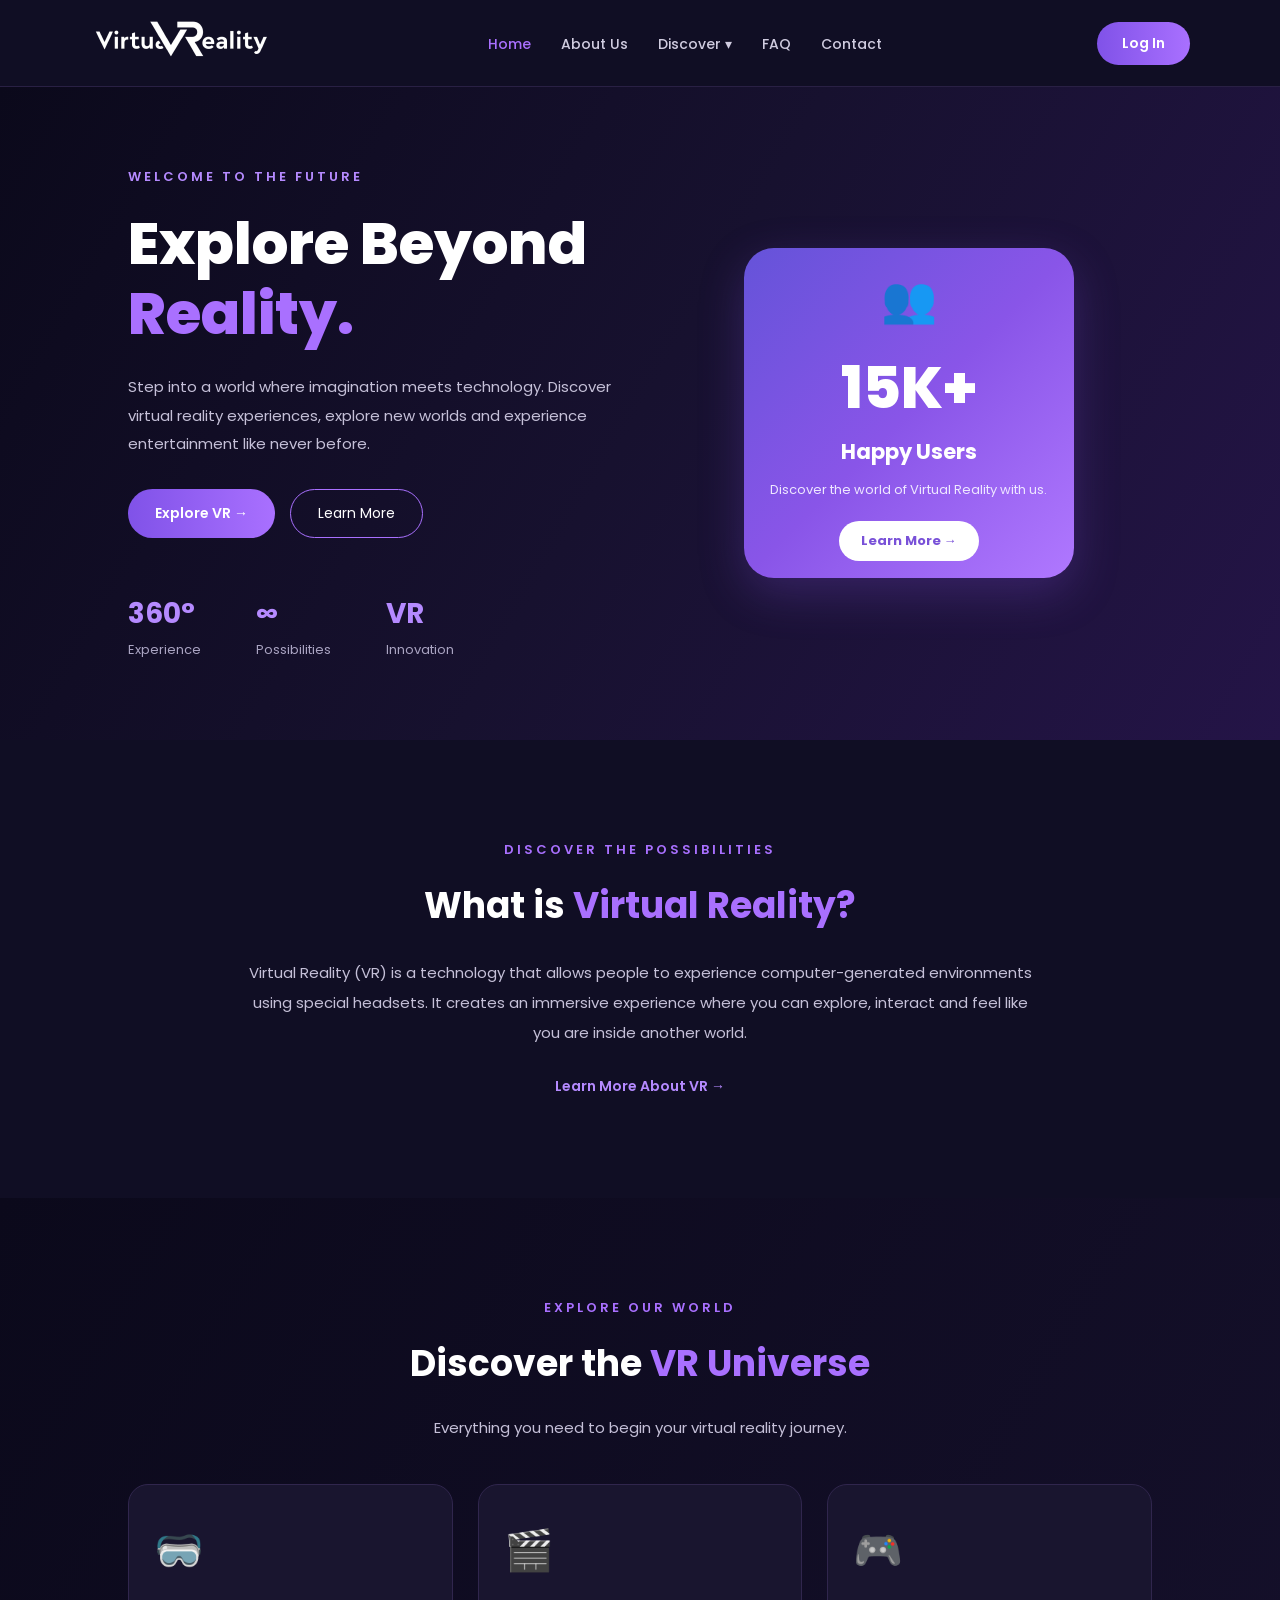
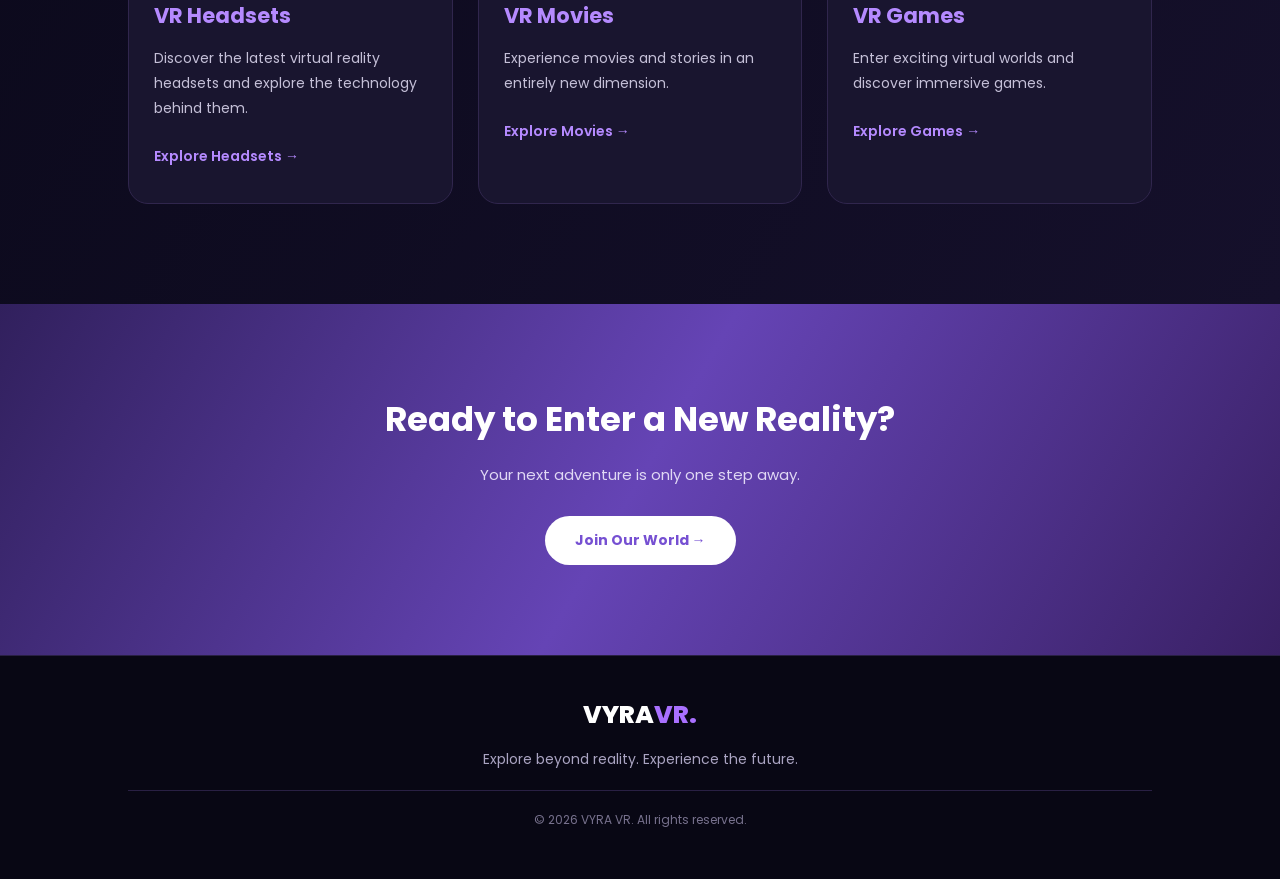
==== index.html @ 1091631a "Added about us page, edited the logo, and re-organized the css media queries" ====
<!DOCTYPE html>
<html lang="en">

<head>
    <meta charset="UTF-8">
    <meta name="viewport" content="width=device-width, initial-scale=1.0">

    <title>VYRA VR | Explore Beyond Reality</title>

    <link rel="stylesheet" href="style.css">

    <link href="https://fonts.googleapis.com/css2?family=Poppins:wght@300;400;500;600;700;800&display=swap"
        rel="stylesheet">
</head>

<body>

    <!-- HEADER AND NAVIGATION -->
    <header>

        <nav class="navbar">

            <a href="index.html" class="logo"><img src="/img/Logo2.png" alt="logo"></a>

            <ul class="nav-links">

                <li><a href="index.html" class="active">Home</a></li>

                <li><a href="about.html">About Us</a></li>

                <li class="dropdown">
                    <a href="#">Discover ▾</a>

                    <ul class="dropdown-menu">
                        <li><a href="headsets.html">VR Headsets</a></li>
                        <li><a href="movies.html">VR Movies</a></li>
                        <li><a href="games.html">VR Games</a></li>
                    </ul>
                </li>

                <li><a href="faq.html">FAQ</a></li>

                <li><a href="contact.html">Contact</a></li>

            </ul>

            <a href="login.html" class="login-btn">Log In</a>

            <button class="menu-icon" id="menuButton">☰</button>

        </nav>

    </header>


    <!-- MAIN CONTENT -->
    <main>

        <!-- HERO SECTION -->
        <section class="hero">

            <div class="hero-content">

                <p class="small-title">WELCOME TO THE FUTURE</p>

                <h1>
                    Explore Beyond
                    <span>Reality.</span>
                </h1>

                <p class="description">
                    Step into a world where imagination meets technology.
                    Discover virtual reality experiences, explore new worlds
                    and experience entertainment like never before.
                </p>

                <div class="hero-buttons">

                    <a href="#discover" class="primary-btn">
                        Explore VR →
                    </a>

                    <a href="#about" class="secondary-btn">
                        Learn More
                    </a>

                </div>

                <div class="hero-stats">

                    <article>
                        <h3>360°</h3>
                        <p>Experience</p>
                    </article>

                    <article>
                        <h3>∞</h3>
                        <p>Possibilities</p>
                    </article>

                    <article>
                        <h3>VR</h3>
                        <p>Innovation</p>
                    </article>

                </div>

            </div>
            </div>

            <!-- Right Side - Users Card -->
            <div class="hero-right">
                <a href="about.html" class="users-card">
                    <div class="users-icon">👥</div>
                    <h2>15K+</h2>
                    <h3>Happy Users</h3>
                    <p>Discover the world of Virtual Reality with us.</p>
                    <span>Learn More →</span>
                </a>
            </div>

        </section>


        <!-- ABOUT VIRTUAL REALITY -->
        <section class="about-section" id="about">

            <p class="section-label">DISCOVER THE POSSIBILITIES</p>

            <h2>What is <span>Virtual Reality?</span></h2>

            <p class="about-text">
                Virtual Reality (VR) is a technology that allows people
                to experience computer-generated environments using
                special headsets. It creates an immersive experience
                where you can explore, interact and feel like you are
                inside another world.
            </p>

            <a href="about.html" class="text-link">
                Learn More About VR →
            </a>

        </section>


        <!-- DISCOVER SECTION -->
        <section class="discover-section" id="discover">

            <p class="section-label">EXPLORE OUR WORLD</p>

            <h2>Discover the <span>VR Universe</span></h2>

            <p class="discover-description">
                Everything you need to begin your virtual reality journey.
            </p>


            <div class="discover-cards">

                <article class="card">

                    <div class="card-icon">🥽</div>

                    <h3>VR Headsets</h3>

                    <p>
                        Discover the latest virtual reality headsets
                        and explore the technology behind them.
                    </p>

                    <a href="headsets.html">Explore Headsets →</a>

                </article>


                <article class="card">

                    <div class="card-icon">🎬</div>

                    <h3>VR Movies</h3>

                    <p>
                        Experience movies and stories in an entirely
                        new dimension.
                    </p>

                    <a href="movies.html">Explore Movies →</a>

                </article>


                <article class="card">

                    <div class="card-icon">🎮</div>

                    <h3>VR Games</h3>

                    <p>
                        Enter exciting virtual worlds and discover
                        immersive games.
                    </p>

                    <a href="games.html">Explore Games →</a>

                </article>

            </div>

        </section>


        <!-- FINAL SECTION -->
        <section class="final-section">

            <h2>Ready to Enter a New Reality?</h2>

            <p>Your next adventure is only one step away.</p>

            <a href="register.html" class="final-btn">
                Join Our World →
            </a>

        </section>

    </main>


    <!-- FOOTER -->
    <footer>

        <a href="index.html" class="logo">VYRA<span>VR.</span></a>

        <p>Explore beyond reality. Experience the future.</p>

        <p class="copyright">
            © 2026 VYRA VR. All rights reserved.
        </p>

    </footer>


    <script src="script.js"></script>

</body>

</html>
---- style.css ----
/* 
   1. GENERAL SETTINGS
 */

* {
    margin: 0;
    padding: 0;
    box-sizing: border-box;
}


body {
    font-family: 'Poppins', sans-serif;
    background-color: #0b091b;
    color: white;
}

/*

   2. HEADER AND NAVIGATION */

header {
    width: 100%;
    background-color: #100e24;
    padding: 20px 7%;
    border-bottom: 1px solid #292044;
}

.navbar {
    display: flex;
    justify-content: space-between;
    align-items: center;
}

/* Logo */

.logo img {
    width: 183px;
    height: auto;
}

/* Navigation Links */

.nav-links {
    display: flex;
    align-items: center;
    gap: 30px;
    list-style: none;
}

.nav-links a {
    color: #d0cce0;
    text-decoration: none;
    font-size: 14px;
    font-weight: 500;
    transition: 0.3s;
}

.nav-links a:hover,
.nav-links a.active {
    color: #a970ff;
}

/* Discover Dropdown */

.dropdown {
    position: relative;
}

.dropdown-menu {
    display: none;
    position: absolute;
    top: 100%;
    left: 0;
    background-color: #1b1734;
    min-width: 180px;
    list-style: none;
    border-radius: 12px;
    padding: 10px;
    border: 1px solid #393052;
}

.dropdown-menu li a {
    display: block;
    padding: 12px;
}

.dropdown-menu li a:hover {
    background-color: #30244d;
    border-radius: 8px;
}

.dropdown:hover .dropdown-menu {
    display: block;
}

/* Login Button */

.login-btn {
    background: linear-gradient(90deg, #8052e8, #a970ff);
    color: white;
    text-decoration: none;
    padding: 11px 25px;
    border-radius: 25px;
    font-size: 14px;
    font-weight: 600;
    transition: 0.3s;
}

.login-btn:hover {
    transform: translateY(-3px);
    box-shadow: 0 5px 20px rgba(169, 112, 255, 0.3);
}

/* Mobile Menu Icon */

.menu-icon {
    display: none;
    background: none;
    border: none;
    color: white;
    font-size: 28px;
    cursor: pointer;
}


/* HOME PAGE */


/* 
   3. HERO SECTION
*/

.hero {
    min-height: 620px;
    display: flex;
    justify-content: space-between;
    align-items: center;
    gap: 50px;
    padding: 80px 10%;
    background: linear-gradient(
        120deg,
        #0b091b,
        #17112f,
        #241447
    );
}

/* Hero Text */

.hero-content {
    flex: 1;
}

.small-title {
    color: #b58aff;
    font-size: 13px;
    font-weight: 600;
    letter-spacing: 3px;
    margin-bottom: 22px;
}

.hero h1 {
    font-size: 58px;
    font-weight: 800;
    line-height: 1.2;
    margin-bottom: 25px;
}

.hero h1 span {
    color: #a970ff;
}

.description {
    color: #c5c0d8;
    font-size: 15px;
    line-height: 1.9;
    max-width: 550px;
    margin-bottom: 30px;
}


/*
   4. HERO BUTTONS
 */

.hero-buttons {
    display: flex;
    align-items: center;
    gap: 15px;
    flex-wrap: wrap;
}

.primary-btn {
    display: inline-block;
    background: linear-gradient(90deg, #8052e8, #a970ff);
    color: white;
    text-decoration: none;
    padding: 14px 27px;
    border-radius: 30px;
    font-size: 14px;
    font-weight: 600;
    transition: 0.3s;
}

.primary-btn:hover {
    transform: translateY(-4px);
    box-shadow: 0 8px 20px rgba(169, 112, 255, 0.3);
}

.secondary-btn {
    display: inline-block;
    border: 1px solid #a970ff;
    color: white;
    text-decoration: none;
    padding: 13px 27px;
    border-radius: 30px;
    font-size: 14px;
    transition: 0.3s;
}

.secondary-btn:hover {
    background-color: #a970ff;
}


/*
   5. HERO STATISTICS
 */

.hero-stats {
    display: flex;
    gap: 55px;
    margin-top: 55px;
}

.hero-stats article h3 {
    color: #b58aff;
    font-size: 28px;
    margin-bottom: 5px;
}

.hero-stats article p {
    color: #aaa4c2;
    font-size: 13px;
}


/*
   6. 15K USERS CARD
 */

.hero-right {
    flex: 1;
    display: flex;
    justify-content: center;
    align-items: center;
}

.users-card {
    width: 330px;
    height: 330px;
    background: linear-gradient(
        135deg,
        #6553d9,
        #8955e8,
        #b078ff
    );
    border-radius: 30px;
    display: flex;
    flex-direction: column;
    justify-content: center;
    align-items: center;
    text-align: center;
    text-decoration: none;
    color: white;
    padding: 25px;
    box-shadow: 0 15px 45px rgba(137, 85, 232, 0.25);
    transition: 0.4s;
}

.users-card:hover {
    transform: translateY(-10px) scale(1.03);
    box-shadow: 0 20px 50px rgba(137, 85, 232, 0.4);
}

.users-icon {
    font-size: 45px;
    margin-bottom: 10px;
}

.users-card h2 {
    font-size: 58px;
    font-weight: 800;
    margin-bottom: 5px;
}

.users-card h3 {
    font-size: 21px;
    margin-bottom: 12px;
}

.users-card p {
    color: #eee7ff;
    font-size: 13px;
    line-height: 1.7;
    margin-bottom: 20px;
}

.users-card span {
    background-color: white;
    color: #7951d8;
    padding: 10px 22px;
    border-radius: 25px;
    font-size: 13px;
    font-weight: 700;
}


/* 
   7. ABOUT VIRTUAL REALITY SECTION
*/

.about-section {
    padding: 100px 10%;
    text-align: center;
    background-color: #100e24;
}

.section-label {
    color: #a970ff;
    font-size: 13px;
    font-weight: 600;
    letter-spacing: 3px;
    margin-bottom: 18px;
}

.about-section h2,
.discover-section h2 {
    font-size: 36px;
    font-weight: 700;
    margin-bottom: 25px;
}

.about-section h2 span,
.discover-section h2 span {
    color: #a970ff;
}

.about-text {
    max-width: 800px;
    margin: 0 auto 25px;
    color: #c5c0d8;
    font-size: 15px;
    line-height: 2;
}

.text-link {
    display: inline-block;
    color: #b58aff;
    text-decoration: none;
    font-weight: 600;
    font-size: 14px;
    transition: 0.3s;
}

.text-link:hover {
    color: white;
}


/* 8. DISCOVER SECTION */

.discover-section {
    padding: 100px 10%;
    text-align: center;
    background: linear-gradient(
        120deg,
        #0b091b,
        #15102b
    );
}

.discover-description {
    color: #c5c0d8;
    font-size: 15px;
    margin-bottom: 45px;
}


/* 
   9. DISCOVER CARDS
 */

.discover-cards {
    display: flex;
    justify-content: center;
    align-items: stretch;
    gap: 25px;
    flex-wrap: wrap;
}

.card {
    flex: 1;
    min-width: 220px;
    max-width: 330px;
    background-color: #19152f;
    border: 1px solid #30264d;
    border-radius: 20px;
    padding: 35px 25px;
    text-align: left;
    transition: 0.3s;
}

.card:hover {
    transform: translateY(-10px);
    border-color: #a970ff;
    box-shadow: 0 10px 30px rgba(137, 85, 232, 0.15);
}

/* Card Icons */

.card-icon {
    font-size: 40px;
    margin-bottom: 20px;
}

.card h3 {
    color: #b58aff;
    font-size: 21px;
    margin-bottom: 15px;
}

.card p {
    color: #c5c0d8;
    font-size: 14px;
    line-height: 1.8;
    margin-bottom: 22px;
}

.card a {
    color: #b58aff;
    text-decoration: none;
    font-size: 14px;
    font-weight: 600;
    transition: 0.3s;
}

.card a:hover {
    color: white;
}


/* 
   10. FINAL SECTION
 */

.final-section {
    padding: 90px 10%;
    text-align: center;
    background: linear-gradient(
        120deg,
        #31205d,
        #6544b5,
        #392064
    );
}

.final-section h2 {
    font-size: 34px;
    margin-bottom: 18px;
}

.final-section p {
    color: #e0d8f4;
    font-size: 15px;
    margin-bottom: 30px;
}

.final-btn {
    display: inline-block;
    background-color: white;
    color: #7650d2;
    text-decoration: none;
    padding: 14px 30px;
    border-radius: 30px;
    font-weight: 700;
    font-size: 14px;
    transition: 0.3s;
}

.final-btn:hover {
    transform: translateY(-4px);
    box-shadow: 0 8px 20px rgba(0, 0, 0, 0.2);
}


/* About Us Page */

.section-heading {
    text-align: center;
    max-width: 650px;
    margin: 0 auto 55px;
}

.section-heading h2 {
    font-size: 38px;
    font-weight: 700;
    color: white;
    margin-bottom: 15px;
}

.section-heading h2 span {
    color: #a970ff;
}

.section-heading > p:last-child {
    color: #aaa7ba;
    font-size: 15px;
    line-height: 1.8;
}


/* ABOUT HERO */

.about-hero {
    min-height: 650px;
    padding: 100px 9%;
    display: flex;
    align-items: center;
    justify-content: space-between;
    gap: 70px;
}

.about-hero-content {
    flex: 1;
    max-width: 550px;
}

.about-hero-content h1 {
    color: white;
    font-size: 55px;
    line-height: 1.2;
    margin-bottom: 25px;
}

.about-hero-content h1 span {
    color: #a970ff;
    display: block;
}

.about-hero-content > p:not(.section-label) {
    color: #aaa7ba;
    font-size: 16px;
    line-height: 1.9;
    margin-bottom: 35px;
}

.about-btn {
    display: inline-block;
    padding: 14px 27px;
    background: linear-gradient(110deg, #7655f5, #9c63ff);
    color: white;
    text-decoration: none;
    font-size: 14px;
    font-weight: 600;
    border-radius: 7px;
    transition: 0.3s;
}

.about-btn:hover {
    transform: translateY(-4px);
    box-shadow: 0 8px 25px rgba(133, 94, 255, 0.3);
}

.about-hero-image {
    flex: 1;
    max-width: 550px;
    height: 400px;
    position: relative;
}

.about-hero-image::before {
    content: "";
    position: absolute;
    inset: -12px;
    border: 1px solid rgba(169, 112, 255, 0.4);
    border-radius: 18px;
}

.about-hero-image img {
    width: 100%;
    height: 100%;
    object-fit: cover;
    border-radius: 15px;
    position: relative;
}


/* MISSION AND VISION */

.mission-section {
    padding: 100px 9%;
    background: #11101c;
}

.mission-cards {
    display: flex;
    justify-content: center;
    gap: 30px;
    max-width: 1100px;
    margin: auto;
}

.mission-card {
    background: #191827;
    border: 1px solid #29263d;
    border-radius: 14px;
    padding: 40px;
    transition: 0.3s;
    flex: 1;
}

.mission-card:hover {
    transform: translateY(-7px);
    border-color: #8063ef;
}

.mission-icon {
    font-size: 35px;
    margin-bottom: 20px;
}

.mission-card h3 {
    color: white;
    font-size: 23px;
    margin-bottom: 15px;
}

.mission-card p {
    color: #aaa7ba;
    font-size: 14px;
    line-height: 1.9;
}


/* WHAT WE OFFER */

.offer-section {
    padding: 110px 9%;
}

.offer-cards {
    display: flex;
    justify-content: center;
    flex-wrap: wrap;
    gap: 25px;
    max-width: 1200px;
    margin: auto;
}

.offer-card {
    background: #151421;
    border: 1px solid #29263d;
    border-radius: 13px;
    overflow: hidden;
    transition: 0.3s;
    width: 30%;
}

.offer-card:hover {
    transform: translateY(-8px);
    border-color: #8063ef;
}

.offer-image {
    height: 220px;
    overflow: hidden;
}

.offer-image img {
    width: 100%;
    height: 100%;
    object-fit: cover;
    transition: 0.4s;
}

.offer-card:hover .offer-image img {
    transform: scale(1.06);
}

.offer-content {
    padding: 25px;
}

.offer-number {
    color: #a970ff;
    font-size: 11px;
    font-weight: 600;
    letter-spacing: 1.5px;
    margin-bottom: 12px;
}

.offer-content h3 {
    color: white;
    font-size: 21px;
    margin-bottom: 12px;
}

.offer-content > p:not(.offer-number) {
    color: #aaa7ba;
    font-size: 13px;
    line-height: 1.8;
    min-height: 95px;
    margin-bottom: 20px;
}

.offer-content a {
    color: #a970ff;
    text-decoration: none;
    font-size: 13px;
    font-weight: 600;
    transition: 0.3s;
}

.offer-content a:hover {
    color: white;
}


/* WHY CHOOSE VYRA */

.why-section {
    padding: 100px 9%;
    background: #11101c;
}

.why-grid {
    display: flex;
    flex-wrap: wrap;
    justify-content: center;
    gap: 20px;
    max-width: 1200px;
    margin: auto;
}

.why-card {
    background: #191827;
    border: 1px solid #29263d;
    border-radius: 12px;
    padding: 30px 22px;
    transition: 0.3s;
    width: 23%;
}

.why-card:hover {
    border-color: #8063ef;
    transform: translateY(-6px);
}

.why-icon {
    width: 55px;
    height: 55px;
    display: flex;
    align-items: center;
    justify-content: center;
    background: rgba(169, 112, 255, 0.12);
    border-radius: 12px;
    font-size: 25px;
    margin-bottom: 22px;
}

.why-card h3 {
    color: white;
    font-size: 17px;
    margin-bottom: 12px;
}

.why-card p {
    color: #aaa7ba;
    font-size: 13px;
    line-height: 1.8;
}


/* OUR TEAM */

.team-section {
    padding: 110px 9% 50px;
}

.team-cards {
    display: flex;
    flex-wrap: wrap;
    justify-content: center;
    gap: 25px;
    max-width: 1200px;
    margin: auto;
}

.team-card {
    background: #151421;
    border: 1px solid #29263d;
    border-radius: 13px;
    overflow: hidden;
    transition: 0.3s;
    width: 23%;
}

.team-card:hover {
    transform: translateY(-7px);
    border-color: #8063ef;
}

.team-image {
    height: 280px;
    overflow: hidden;
}

.team-image img {
    width: 100%;
    height: 100%;
    object-fit: cover;
    transition: 0.4s;
}

.team-card:hover .team-image img {
    transform: scale(1.05);
}

.team-info {
    padding: 20px;
    text-align: center;
}

.team-info h3 {
    color: white;
    font-size: 17px;
    margin-bottom: 7px;
}

.team-info p {
    color: #a970ff;
    font-size: 12px;
}


/* JOIN OUR TEAM */

.join-team {
    max-width: 1200px;
    margin: 0 auto 75px;
    padding: 35px 40px;

    display: flex;
    align-items: center;
    justify-content: space-between;
    gap: 30px;

    background: #191827;
    border: 1px solid #30264f;
    border-radius: 13px;
}

.join-team-content h3 {
    color: white;
    font-size: 22px;
    margin-bottom: 10px;
}

.join-team-content p {
    color: #aaa7ba;
    font-size: 13px;
    line-height: 1.8;
    max-width: 600px;
}

.join-team-btn {
    flex-shrink: 0;
    padding: 13px 24px;

    background: linear-gradient(110deg, #7655f5, #9c63ff);
    color: white;

    text-decoration: none;
    font-size: 13px;
    font-weight: 600;
    border-radius: 7px;

    transition: 0.3s;
}

.join-team-btn:hover {
    transform: translateY(-3px);
    box-shadow: 0 8px 20px rgba(133, 94, 255, 0.3);
}


/* FINAL CTA */

.about-final {
    margin: 75px 9% 100px;
    padding: 85px 30px;
    text-align: center;
    border-radius: 18px;
    background:
        radial-gradient(
            circle at 50% 100%,
            rgba(115, 77, 255, 0.25),
            transparent 60%
        ),
        linear-gradient(135deg, #19152e, #11101c);
    border: 1px solid #30264f;
}

.about-final h2 {
    color: white;
    font-size: 43px;
    margin-bottom: 18px;
}

.about-final h2 span {
    color: #a970ff;
    display: block;
}

.about-final > p:not(.section-label) {
    color: #aaa7ba;
    font-size: 14px;
    margin-bottom: 30px;
    line-height: 1.8;
}


/* FOOTER */

footer {
    background-color: #080714;
    padding: 40px 10%;
    text-align: center;
    border-top: 1px solid #292044;
}

footer .logo {
    display: inline-block;
    margin-bottom: 15px;
    color: white;
    font-size: 25px;
    font-weight: 800;
    text-decoration: none;
}

footer .logo span {
    color: #a970ff;
}

footer p {
    color: #aaa4c2;
    font-size: 14px;
    margin-bottom: 10px;
}

footer .copyright {
    font-size: 12px;
    margin-top: 20px;
    padding-top: 20px;
    border-top: 1px solid #292044;
    color: #77718d;
}




/* MEDIA QUERIES */

@media (max-width: 1024px) {
     /* HOME PAGE */
    .hero {
        padding: 70px 6%;
        gap: 30px;
    }

    .hero h1 {
        font-size: 45px;
    }

    .users-card {
        width: 280px;
        height: 280px;
    }

    .hero-stats {
        gap: 30px;
    }

    .nav-links {
        gap: 18px;
    }

    /* ABOUT US PAGE */
     .about-hero {
        padding: 80px 6%;
        gap: 40px;
    }

    .about-hero-image {
        height: 330px;
    }

    .why-card {
        width: 45%;
    }

    .team-card {
        width: 45%;
    }

    .offer-card {
        width: 45%;
    }

    .offer-card:last-child {
        width: 100%;
        max-width: 550px;
    }
}

@media (max-width: 768px) {
    /* HOME PAGE */
     header {
        padding: 18px 6%;
    }

    .navbar {
        flex-wrap: wrap;
    }

    .menu-icon {
        display: block;
    }

    .nav-links {
        display: none;
        flex-direction: column;
        align-items: flex-start;
        width: 100%;
        gap: 20px;
        padding: 25px 0;
    }

    .nav-links.active {
        display: flex;
    }

    .login-btn {
        margin-left: auto;
        margin-right: 15px;
    }

    .dropdown-menu {
        position: static;
        margin-top: 10px;
        box-shadow: none;
    }

    .dropdown:hover .dropdown-menu {
        display: block;
    }

    .hero {
        flex-direction: column;
        text-align: center;
        padding: 65px 7%;
    }

    .about-hero-content h1 {
        font-size: 45px;
    }

    .hero-content {
        width: 100%;
    }

    .hero h1 {
        font-size: 39px;
    }

    .description {
        font-size: 14px;
    }

    .hero-buttons {
        justify-content: center;
    }

    .hero-stats {
        justify-content: center;
        gap: 35px;
    }

    .hero-right {
        width: 100%;
        margin-top: 30px;
    }

    .users-card {
        width: 280px;
        height: 280px;
    }

    .about-section,
    .discover-section {
        padding: 70px 7%;
    }

    .about-section h2,
    .discover-section h2 {
        font-size: 29px;
    }

    .discover-cards {
        flex-direction: column;
        align-items: center;
    }

    .card {
        width: 100%;
        max-width: 400px;
    }

    .about-final h2 {
    font-size: 34px;
}

    .final-section {
        padding: 70px 7%;
    }

    .final-section h2 {
        font-size: 28px;
    }

    footer {
        padding: 35px 7%;
    }

    /* ABOUT US PAGE */
    .join-team {
        flex-direction: column;
        align-items: flex-start;
        padding: 30px;
    }

    .join-team-btn {
        align-self: flex-start;
    }

    .about-hero {
        flex-direction: column;
        padding: 70px 7%;
        gap: 50px;
    }

    .about-hero-content {
        max-width: 100%;
    }

    .about-hero-image {
        width: 100%;
        max-width: 100%;
        height: 300px;
    }

    .mission-section,
    .offer-section,
    .why-section,
    .team-section {
        padding: 75px 7%;
    }

    .mission-cards {
        flex-direction: column;
    }

    .mission-card {
        width: 100%;
    }

    .offer-cards {
        flex-direction: column;
    }

    .offer-card {
        width: 100%;
    }

    .why-card {
        width: 45%;
    }

    .team-card {
        width: 45%;
    }

    .team-image {
        height: 230px;
    }

    .about-final {
        margin: 30px 5% 70px;
        padding: 65px 20px;
    }


}

@media (max-width: 480px) {
    /* HOME PAGE */
    .hero h1 {
        font-size: 34px;
    }

    .hero-stats {
        gap: 20px;
    }

    .hero-stats article h3 {
        font-size: 23px;
    }

    .users-card {
        width: 250px;
        height: 250px;
    }

    /* ABOUT US PAGE */
     .about-hero-content h1 {
        font-size: 38px;
    }

    .about-final h2 {
    font-size: 29px;
}

    .section-heading h2 {
        font-size: 29px;
    }

    .why-card {
        width: 100%;
    }

    .team-card {
        width: 100%;
    }

    .team-image {
        height: 300px;
    }

    .mission-card {
        padding: 28px;
    }

}
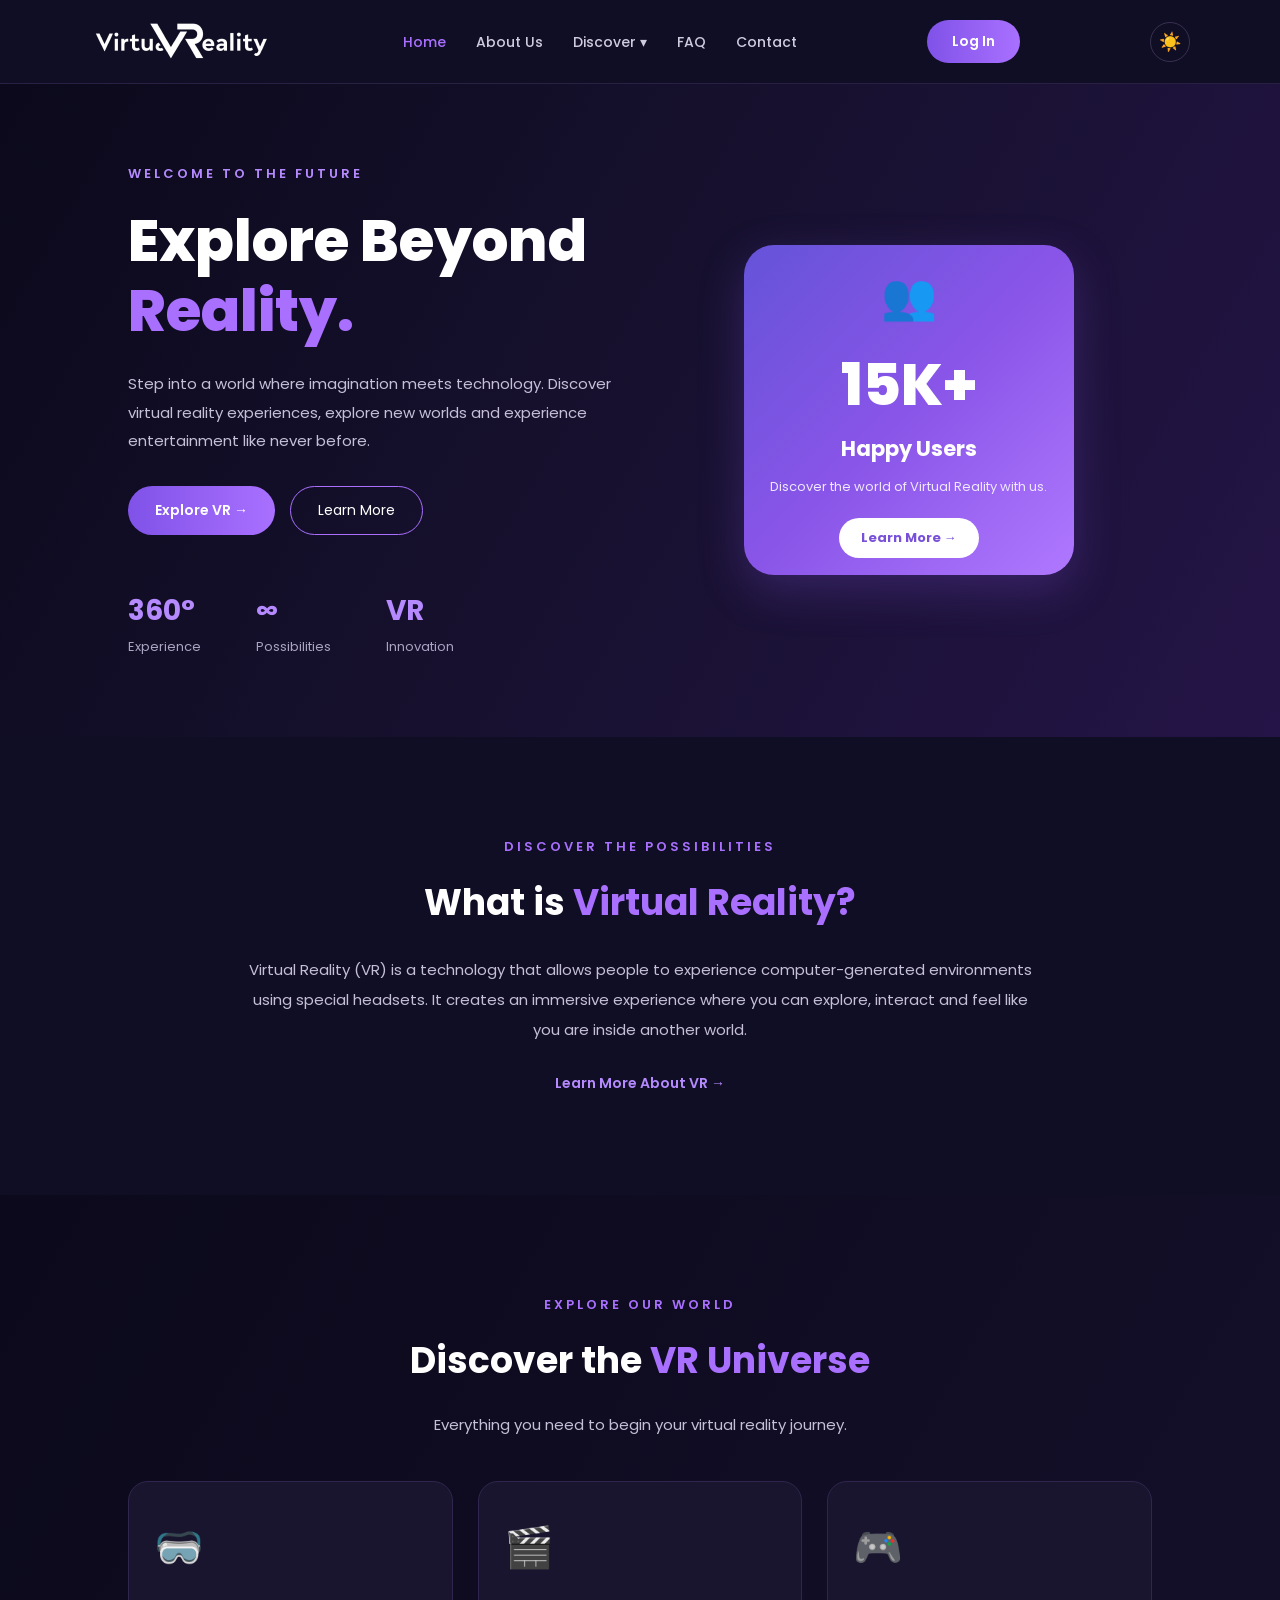
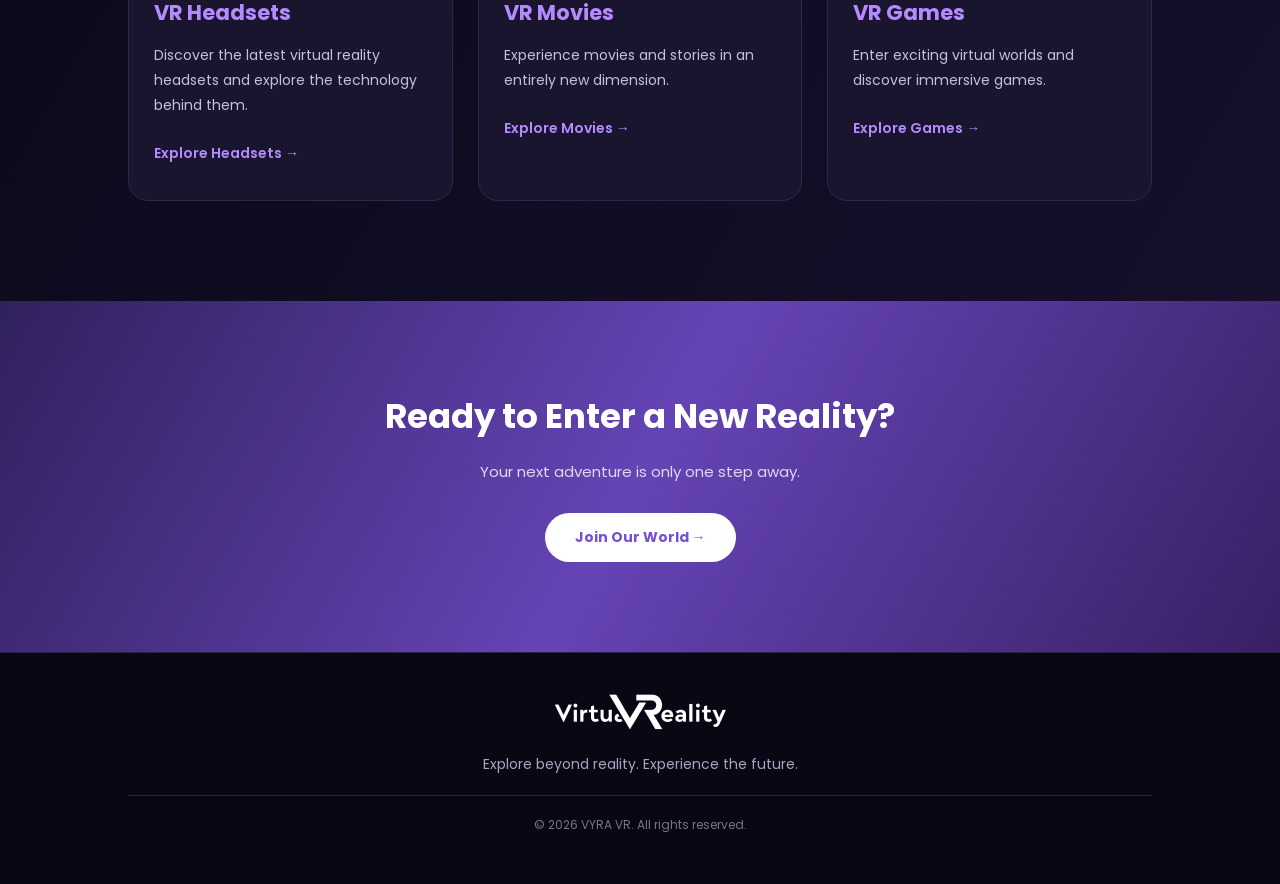
==== commit 264180fe: "added light Mode and Dark mode" ====
--- a/index.html
+++ b/index.html
@@ -20,7 +20,12 @@
 
         <nav class="navbar">
 
-            <a href="index.html" class="logo"><img src="/img/Logo2.png" alt="logo"></a>
+            <a href="index.html" class="logo">
+                <!-- Dark Mode Logo (shown by default in dark mode) -->
+                <img src="img/Logo2.png" class="dark-logo" alt="VYRA VR">
+                <!-- Light Mode Logo (hidden by default, shown in light mode) -->
+                <img src="img/Logo.png" class="light-logo" alt="VYRA VR">
+            </a>
 
             <ul class="nav-links">
 
@@ -45,6 +50,7 @@
             </ul>
 
             <a href="login.html" class="login-btn">Log In</a>
+            <button id="themeButton">☀️</button>
 
             <button class="menu-icon" id="menuButton">☰</button>
 
@@ -105,7 +111,6 @@
 
                 </div>
 
-            </div>
             </div>
 
             <!-- Right Side - Users Card -->
@@ -229,7 +234,10 @@
     <!-- FOOTER -->
     <footer>
 
-        <a href="index.html" class="logo">VYRA<span>VR.</span></a>
+       <a href="index.html" class="logo">
+    <img src="img/Logo2.png" class="dark-logo" alt="VYRA VR">
+    <img src="img/Logo.png" class="light-logo" alt="VYRA VR">
+</a>
 
         <p>Explore beyond reality. Experience the future.</p>
 
--- a/style.css
+++ b/style.css
@@ -1,5 +1,5 @@
 /* 
-   1. GENERAL SETTINGS
+1. GENERAL SETTINGS
  */
 
 * {
@@ -17,7 +17,7 @@
 
 /*
 
-   2. HEADER AND NAVIGATION */
+2. HEADER AND NAVIGATION */
 
 header {
     width: 100%;
@@ -32,11 +32,32 @@
     align-items: center;
 }
 
-/* Logo */
+/* Logo Sizing & Switching */
+
+.logo {
+    display: flex;
+    align-items: center;
+}
 
 .logo img {
     width: 183px;
     height: auto;
+}
+
+.light-logo {
+    display: none;
+}
+
+.dark-logo {
+    display: block;
+}
+
+body.light .dark-logo {
+    display: none !important;
+}
+
+body.light .light-logo {
+    display: block !important;
 }
 
 /* Navigation Links */
@@ -112,6 +133,28 @@
     box-shadow: 0 5px 20px rgba(169, 112, 255, 0.3);
 }
 
+/* Theme Button */
+
+#themeButton {
+    background: none;
+    border: 1px solid #393052;
+    border-radius: 50%;
+    width: 40px;
+    height: 40px;
+    display: flex;
+    align-items: center;
+    justify-content: center;
+    cursor: pointer;
+    font-size: 18px;
+    color: white;
+    transition: 0.3s;
+}
+
+#themeButton:hover {
+    border-color: #a970ff;
+    transform: translateY(-2px);
+}
+
 /* Mobile Menu Icon */
 
 .menu-icon {
@@ -128,7 +171,7 @@
 
 
 /* 
-   3. HERO SECTION
+3. HERO SECTION
 */
 
 .hero {
@@ -181,7 +224,7 @@
 
 
 /*
-   4. HERO BUTTONS
+4. HERO BUTTONS
  */
 
 .hero-buttons {
@@ -225,7 +268,7 @@
 
 
 /*
-   5. HERO STATISTICS
+5. HERO STATISTICS
  */
 
 .hero-stats {
@@ -247,7 +290,7 @@
 
 
 /*
-   6. 15K USERS CARD
+6. 15K USERS CARD
  */
 
 .hero-right {
@@ -318,7 +361,7 @@
 
 
 /* 
-   7. ABOUT VIRTUAL REALITY SECTION
+7. ABOUT VIRTUAL REALITY SECTION
 */
 
 .about-section {
@@ -389,7 +432,7 @@
 
 
 /* 
-   9. DISCOVER CARDS
+9. DISCOVER CARDS
  */
 
 .discover-cards {
@@ -452,7 +495,7 @@
 
 
 /* 
-   10. FINAL SECTION
+10. FINAL SECTION
  */
 
 .final-section {
@@ -601,7 +644,7 @@
 
 .mission-section {
     padding: 100px 9%;
-    background: #11101c;
+    background: #0b091b;
 }
 
 .mission-cards {
@@ -732,7 +775,7 @@
 
 .why-section {
     padding: 100px 9%;
-    background: #11101c;
+    background: #0b091b;
 }
 
 .why-grid {
@@ -968,6 +1011,68 @@
     color: #77718d;
 }
 
+/* LIGHT MODE */
+
+/* LIGHT MODE */
+
+body.light {
+    background: white !important;
+    color: #171326 !important;
+}
+
+body.light *:not(header):not(header *):not(nav):not(nav *) {
+    background-color: transparent !important;
+    background-image: none !important;
+    color: #171326 !important;
+}
+
+/* Navbar */
+body.light header {
+    background: white !important;
+    border-bottom: 1px solid #dddddd !important;
+}
+
+body.light .navbar {
+    display: flex !important;
+    justify-content: space-between !important;
+    align-items: center !important;
+}
+
+body.light .logo {
+    display: flex !important;
+    align-items: center !important;
+}
+
+body.light .logo img {
+    width: 183px !important;
+    height: auto !important;
+}
+
+body.light .login-btn {
+    background: linear-gradient(90deg, #8052e8, #a970ff) !important;
+    color: white !important;
+}
+
+body.light #themeButton {
+    border: 1px solid #dddddd !important;
+    color: #171326 !important;
+    background: transparent !important;
+}
+
+/* Cards */
+body.light .mission-card,
+body.light .offer-card,
+body.light .why-card,
+body.light .team-card,
+body.light .discover-card {
+    background: #f1eff5 !important;
+}
+
+/* Footer */
+body.light footer {
+    background: #f1eff5 !important;
+}
+
 
 
 
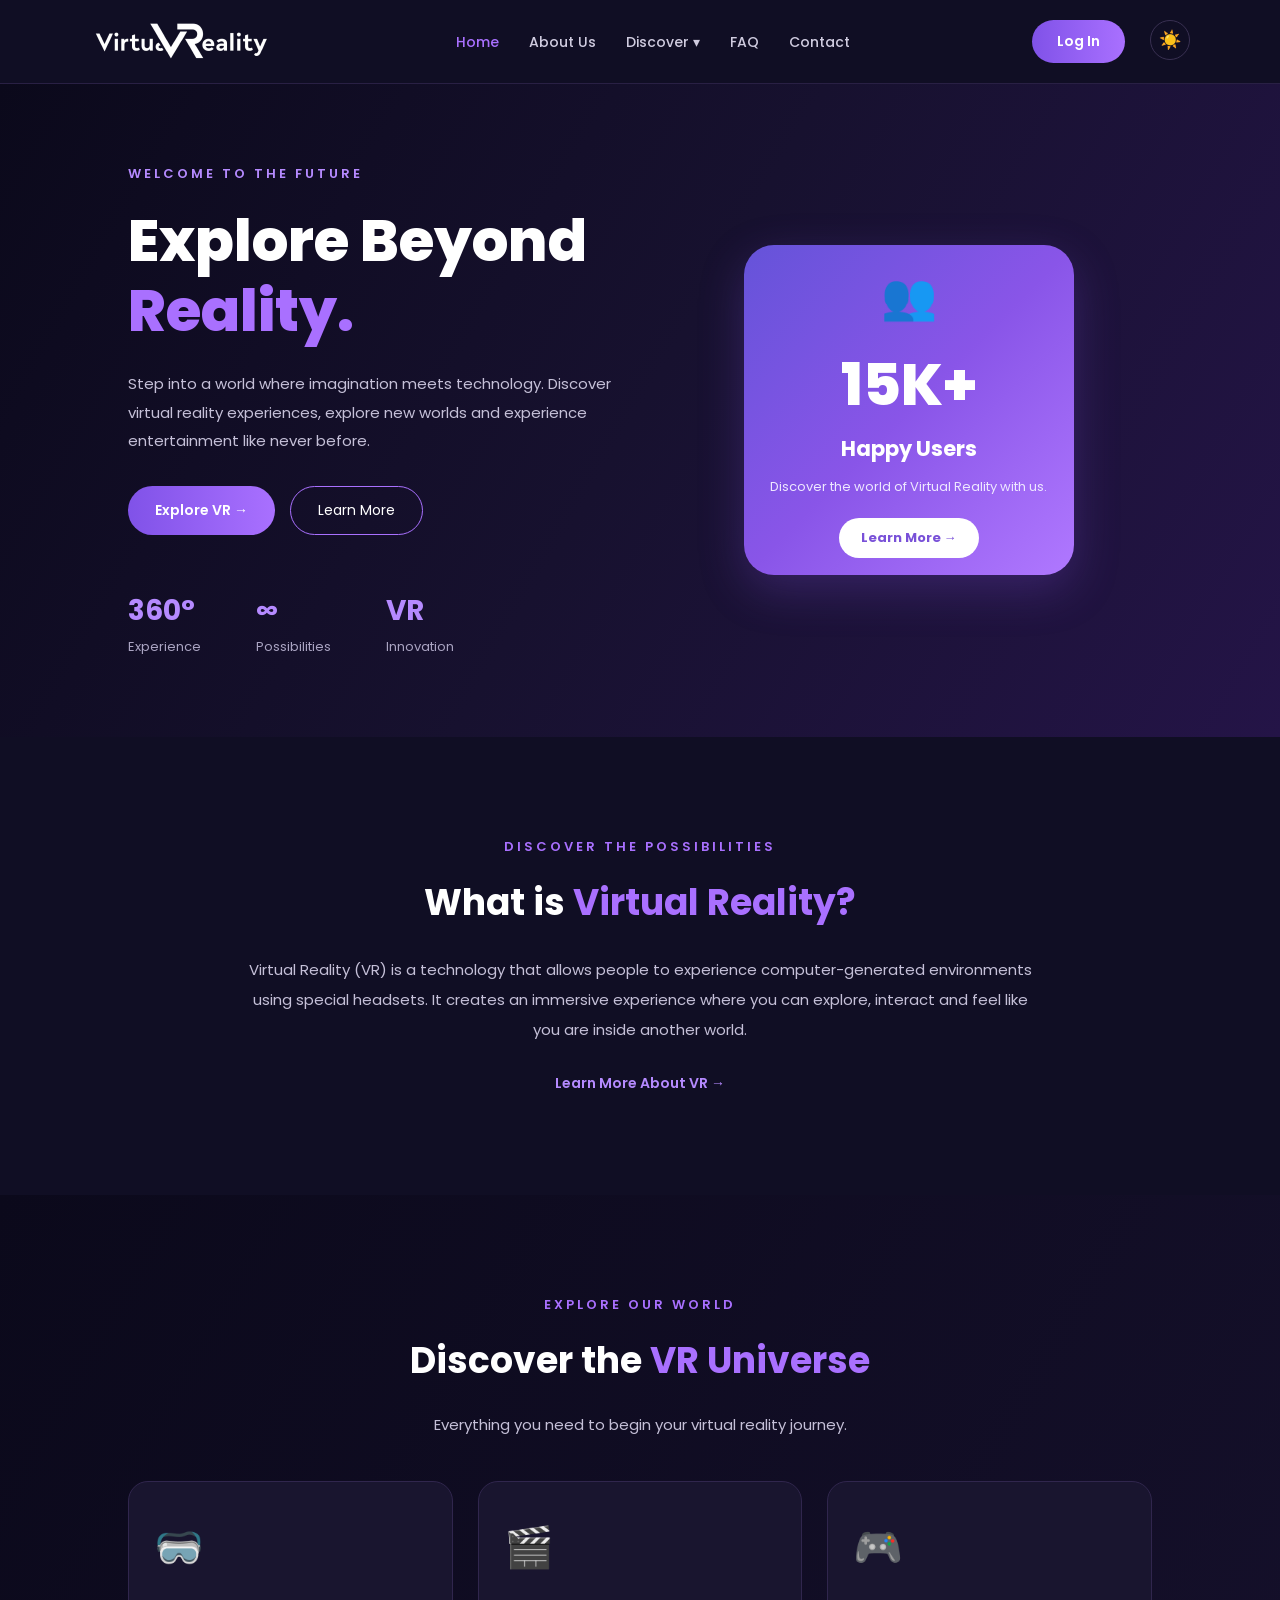
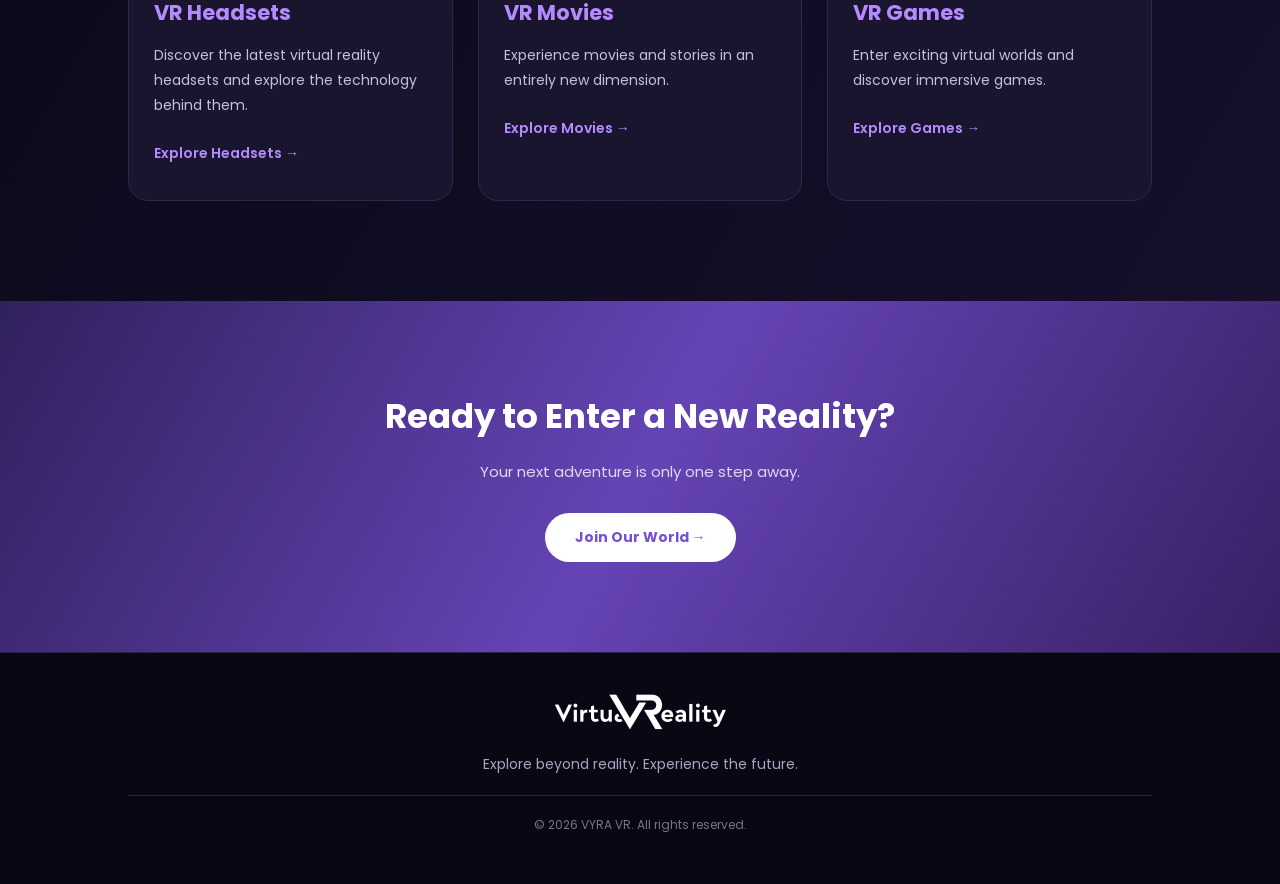
==== commit 948c8ae7: "Small fixes for logos, and minor rearrangement of nav buttons and footer logo" ====
--- a/index.html
+++ b/index.html
@@ -22,9 +22,9 @@
 
             <a href="index.html" class="logo">
                 <!-- Dark Mode Logo (shown by default in dark mode) -->
-                <img src="img/Logo2.png" class="dark-logo" alt="VYRA VR">
+                <img src="img/LogoDark.png" class="dark-logo" alt="VYRA VR">
                 <!-- Light Mode Logo (hidden by default, shown in light mode) -->
-                <img src="img/Logo.png" class="light-logo" alt="VYRA VR">
+                <img src="img/LogoLight.png" class="light-logo" alt="VYRA VR">
             </a>
 
             <ul class="nav-links">
@@ -49,8 +49,10 @@
 
             </ul>
 
-            <a href="login.html" class="login-btn">Log In</a>
-            <button id="themeButton">☀️</button>
+            <div class="nav-right">
+                <a href="login.html" class="login-btn">Log In</a>
+                <button id="themeButton">☀️</button>
+            </div>
 
             <button class="menu-icon" id="menuButton">☰</button>
 
@@ -234,10 +236,10 @@
     <!-- FOOTER -->
     <footer>
 
-       <a href="index.html" class="logo">
-    <img src="img/Logo2.png" class="dark-logo" alt="VYRA VR">
-    <img src="img/Logo.png" class="light-logo" alt="VYRA VR">
-</a>
+        <a href="index.html" class="logo">
+            <img src="img/LogoDark.png" class="dark-logo" alt="VYRA VR">
+            <img src="img/LogoLight.png" class="light-logo" alt="VYRA VR">
+        </a>
 
         <p>Explore beyond reality. Experience the future.</p>
 
--- a/style.css
+++ b/style.css
@@ -80,6 +80,11 @@
 .nav-links a:hover,
 .nav-links a.active {
     color: #a970ff;
+}
+
+.nav-right {
+    display: flex;
+    gap: 25px;
 }
 
 /* Discover Dropdown */
@@ -991,6 +996,8 @@
     font-size: 25px;
     font-weight: 800;
     text-decoration: none;
+    justify-content: center;
+
 }
 
 footer .logo span {
@@ -1010,8 +1017,6 @@
     border-top: 1px solid #292044;
     color: #77718d;
 }
-
-/* LIGHT MODE */
 
 /* LIGHT MODE */
 
@@ -1074,8 +1079,6 @@
 }
 
 
-
-
 /* MEDIA QUERIES */
 
 @media (max-width: 1024px) {
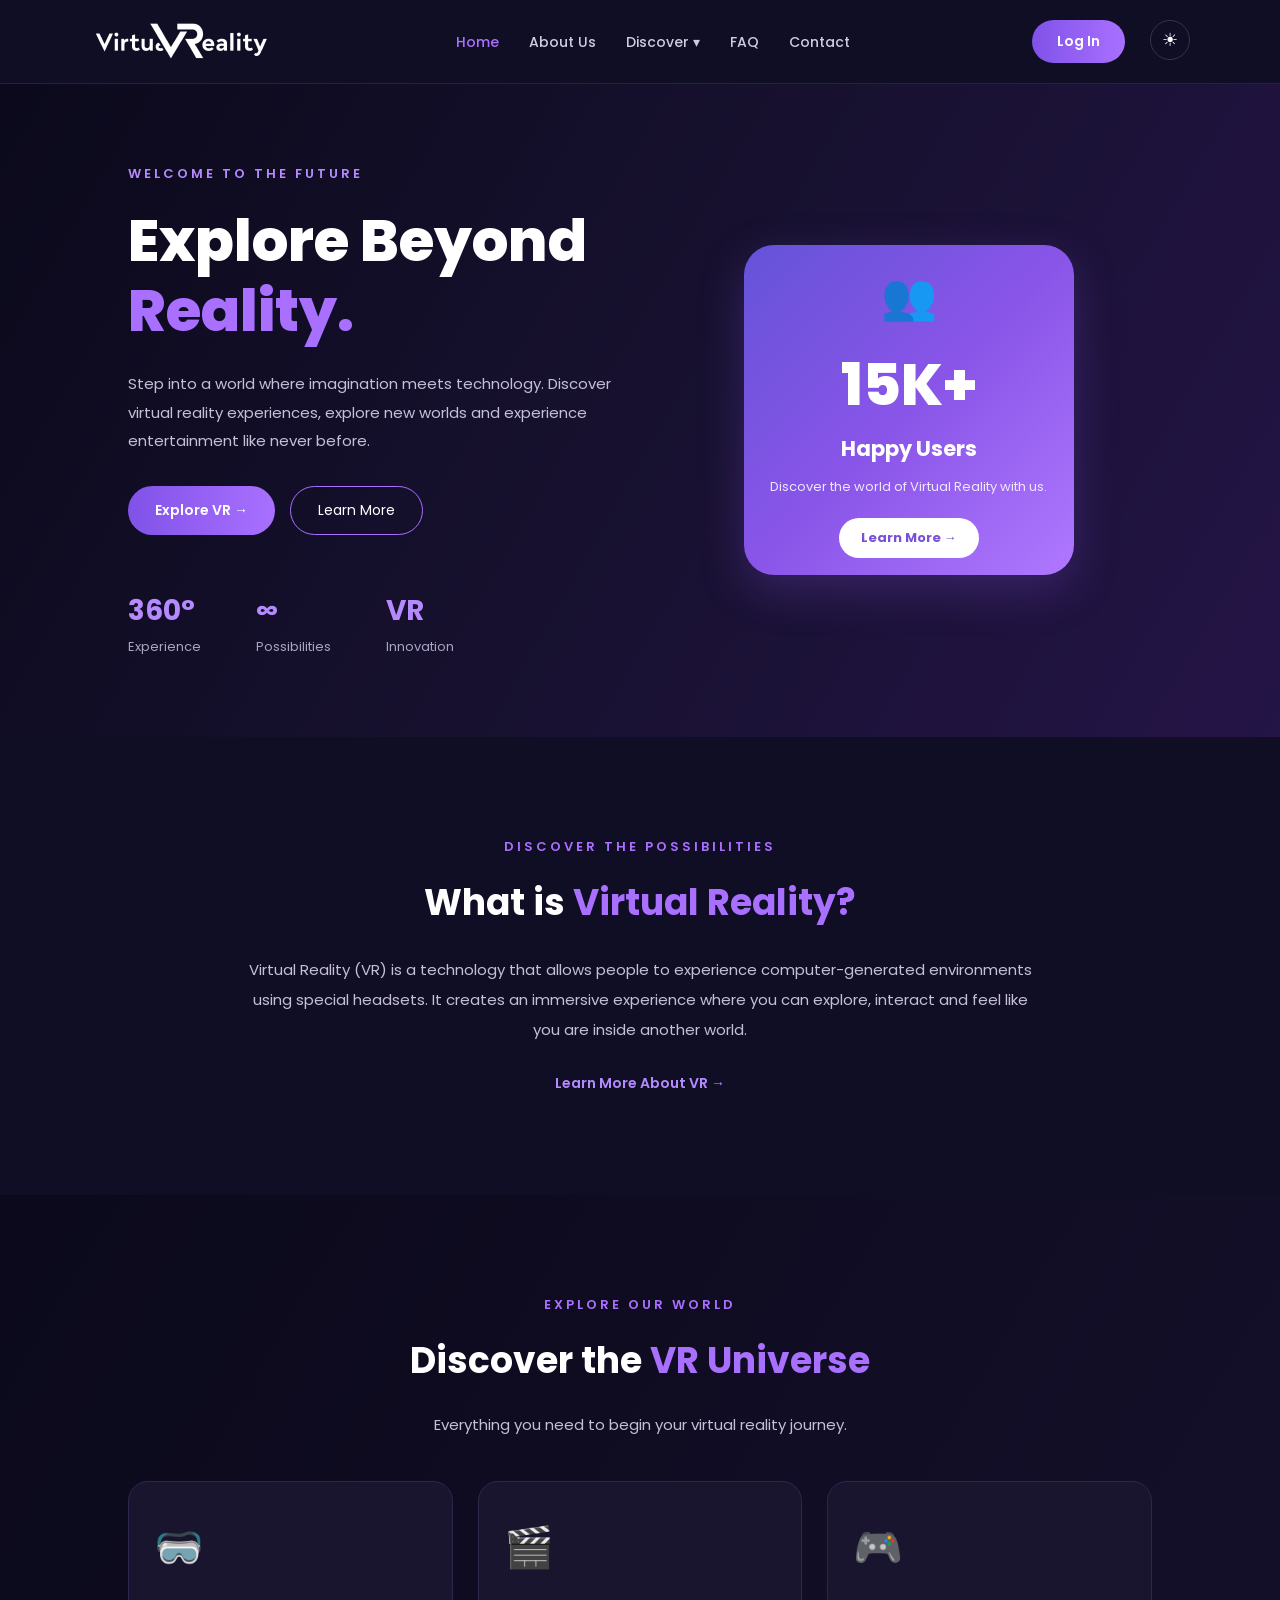
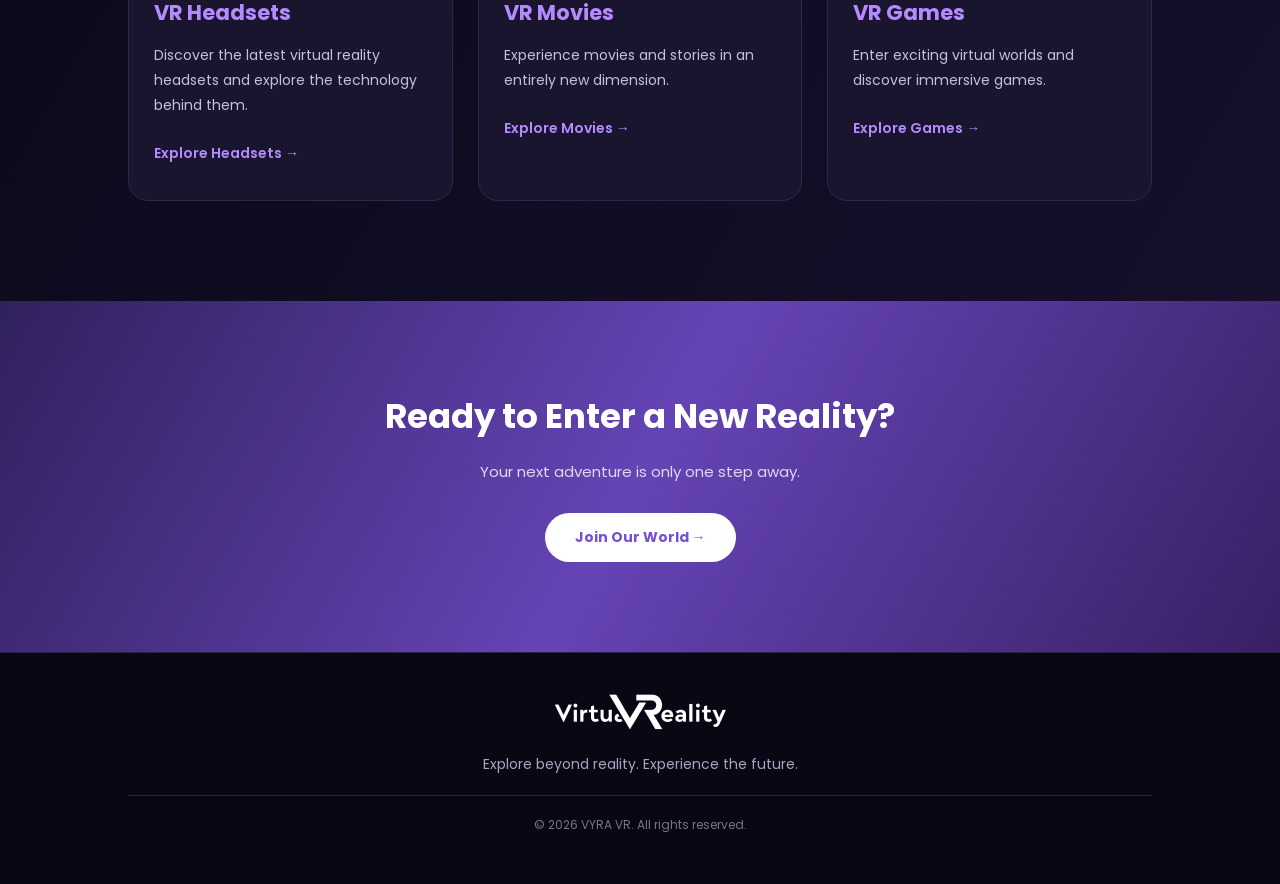
==== commit fe2c81bf: "Made some small changes to icons in files still needs improvment" ====
--- a/index.html
+++ b/index.html
@@ -19,6 +19,8 @@
     <header>
 
         <nav class="navbar">
+
+             <button class="menu-icon" id="menuButton">☰</button>
 
             <a href="index.html" class="logo">
                 <!-- Dark Mode Logo (shown by default in dark mode) -->
@@ -51,10 +53,9 @@
 
             <div class="nav-right">
                 <a href="login.html" class="login-btn">Log In</a>
-                <button id="themeButton">☀️</button>
-            </div>
-
-            <button class="menu-icon" id="menuButton">☰</button>
+                <button id="themeButton">☀︎</button>
+            </div>
+
 
         </nav>
 
--- a/style.css
+++ b/style.css
@@ -1031,6 +1031,11 @@
     color: #171326 !important;
 }
 
+body.light *:not(.active):not(.dropdown-menu a):not(.login-btn){
+    color: #171326 !important;
+}
+
+
 /* Navbar */
 body.light header {
     background: white !important;
@@ -1079,9 +1084,840 @@
 }
 
 
+
+/* faq page */
+
+.faq-hero {
+    text-align: center;
+    padding: 100px 20px 55px;
+}
+
+.faq-small-title {
+    color: #b58aff;
+    font-size: 13px;
+    font-weight: 600;
+    letter-spacing: 3px;
+    margin-bottom: 18px;
+}
+
+.faq-hero h1,
+.reviews-heading h2,
+.write-review-content h2 {
+    font-size: 38px;
+    font-weight: 700;
+    margin-bottom: 20px;
+}
+
+.faq-hero h1 span,
+.reviews-heading h2 span,
+.write-review-content h2 span {
+    color: #a970ff;
+}
+
+.faq-hero > p:last-child,
+.reviews-heading > p:last-child,
+.write-review-description {
+    color: #aaa7ba;
+    font-size: 15px;
+    line-height: 1.9;
+}
+
+
+/* faq 2 kolona */
+
+.faq-section {
+    max-width: 1250px;
+    margin: 0 auto;
+    padding: 20px 30px 100px;
+}
+
+.faq-grid {
+    display: grid;
+    grid-template-columns: 1fr 1fr;
+    gap: 22px;
+    align-items: start;
+}
+
+.faq-column {
+    display: flex;
+    flex-direction: column;
+    gap: 15px;
+}
+
+.faq-item {
+    background: #191827;
+    border: 1px solid #30264d;
+    border-radius: 12px;
+    overflow: hidden;
+    transition: 0.3s;
+}
+
+.faq-item:hover {
+    border-color: #a970ff;
+    transform: translateY(-2px);
+}
+
+.faq-question {
+    width: 100%;
+    background: transparent;
+    border: none;
+    padding: 21px 20px;
+
+    display: flex;
+    justify-content: space-between;
+    align-items: center;
+    gap: 12px;
+
+    color: #e5e0f3;
+    font-family: 'Poppins', sans-serif;
+    font-size: 14px;
+    font-weight: 500;
+    text-align: left;
+    cursor: pointer;
+}
+
+.faq-icon {
+    color: #a970ff;
+    font-size: 23px;
+    flex-shrink: 0;
+    transition: 0.3s;
+}
+
+.faq-item.active .faq-icon {
+    transform: rotate(45deg);
+}
+
+.faq-answer {
+    max-height: 0;
+    overflow: hidden;
+    transition: max-height 0.4s ease;
+}
+
+.faq-answer p {
+    color: #aaa7ba;
+    font-size: 13px;
+    line-height: 1.9;
+    padding: 0 20px 20px;
+}
+
+
+/* costumer review */
+
+.reviews-section {
+    padding: 90px 30px;
+    background: #100e24;
+    text-align: center;
+}
+
+.reviews-heading {
+    margin-bottom: 45px;
+}
+
+.reviews-slider {
+    max-width: 1150px;
+    margin: auto;
+    overflow: hidden;
+}
+
+.reviews-track {
+    display: flex;
+    gap: 22px;
+    transition: transform 0.8s ease;
+}
+
+.review-card {
+    flex: 0 0 calc((100% - 44px) / 3);
+    min-width: 0;
+    box-sizing: border-box;
+
+    background: #191827;
+    border: 1px solid #30264d;
+    border-radius: 16px;
+    padding: 30px 25px;
+
+    text-align: left;
+    min-height: 240px;
+
+    display: flex;
+    flex-direction: column;
+    justify-content: space-between;
+}
+
+.review-stars {
+    color: #ffc857;
+    font-size: 21px;
+    letter-spacing: 3px;
+    margin-bottom: 17px;
+}
+
+.review-text {
+    color: #c5c0d8;
+    font-size: 13px;
+    line-height: 1.9;
+    margin-bottom: 25px;
+}
+
+.review-person {
+    display: flex;
+    align-items: center;
+    gap: 12px;
+}
+
+.review-avatar {
+    width: 42px;
+    height: 42px;
+    flex-shrink: 0;
+    border-radius: 50%;
+
+    background: linear-gradient(135deg, #8052e8, #a970ff);
+
+    display: flex;
+    justify-content: center;
+    align-items: center;
+
+    color: white;
+    font-weight: 600;
+}
+
+.review-person h3 {
+    color: white;
+    font-size: 13px;
+    margin-bottom: 4px;
+}
+
+.review-person span {
+    color: #aaa7ba;
+    font-size: 11px;
+}
+
+
+/* review buttons */
+
+.review-slider-buttons {
+    display: flex;
+    justify-content: center;
+    gap: 15px;
+    margin-top: 30px;
+}
+
+.review-slider-buttons button {
+    width: 42px;
+    height: 42px;
+
+    border-radius: 50%;
+    border: 1px solid #a970ff;
+
+    background: transparent;
+    color: #a970ff;
+
+    font-size: 20px;
+    cursor: pointer;
+    transition: 0.3s;
+}
+
+.review-slider-buttons button:hover {
+    background: #8052e8;
+    color: white;
+}
+
+
+/* 
+   WRITE A REVIEW */
+
+.write-review-section {
+    padding: 90px 20px;
+    display: flex;
+    justify-content: center;
+}
+
+.write-review-content {
+    width: 100%;
+    max-width: 650px;
+    text-align: center;
+}
+
+.write-review-description {
+    max-width: 520px;
+    margin: 0 auto 35px;
+}
+
+.review-form {
+    background: #191827;
+    border: 1px solid #30264d;
+    border-radius: 18px;
+    padding: 35px;
+    text-align: left;
+}
+
+.review-form label {
+    display: block;
+    color: #e5e0f3;
+    font-size: 13px;
+    margin: 20px 0 10px;
+}
+
+.review-form input,
+.review-form textarea {
+    width: 100%;
+    padding: 14px 15px;
+
+    border: 1px solid #30264d;
+    border-radius: 9px;
+
+    background: #100e24;
+    color: white;
+
+    font-family: 'Poppins', sans-serif;
+    font-size: 13px;
+    outline: none;
+}
+
+.review-form input:focus,
+.review-form textarea:focus {
+    border-color: #a970ff;
+}
+
+.review-form textarea {
+    resize: vertical;
+}
+
+.review-form input::placeholder,
+.review-form textarea::placeholder {
+    color: #777286;
+}
+
+
+/* star rating */
+
+.star-rating {
+    display: flex;
+    gap: 8px;
+}
+
+.star-rating button {
+    background: transparent;
+    border: none;
+
+    color: #625d70;
+    font-size: 32px;
+
+    cursor: pointer;
+    padding: 0;
+    transition: 0.2s;
+}
+
+.star-rating button.selected {
+    color: #ffc857;
+}
+
+.star-rating button:hover {
+    transform: scale(1.15);
+}
+
+
+/* buttton submit for review */
+
+.submit-review-btn {
+    width: 100%;
+    margin-top: 25px;
+    padding: 14px;
+
+    border: none;
+    border-radius: 9px;
+
+    background: linear-gradient(90deg, #8052e8, #a970ff);
+    color: white;
+
+    font-family: 'Poppins', sans-serif;
+    font-size: 14px;
+    font-weight: 600;
+
+    cursor: pointer;
+    transition: 0.3s;
+}
+
+.submit-review-btn:hover {
+    transform: translateY(-3px);
+    box-shadow: 0 5px 20px rgba(169, 112, 255, 0.3);
+}
+
+
+/* faq light mode */
+
+body.light .faq-item,
+body.light .review-card,
+body.light .review-form {
+    background: #f1eff5 !important;
+    border-color: #e3d9f5 !important;
+}
+
+body.light .faq-question,
+body.light .review-person h3,
+body.light .review-form label {
+    color: #211a36 !important;
+}
+
+body.light .faq-answer p,
+body.light .review-text {
+    color: #686477 !important;
+}
+
+body.light .faq-hero h1,
+body.light .reviews-heading h2,
+body.light .write-review-content h2 {
+    color: #171326 !important;
+}
+
+body.light .faq-hero > p:last-child,
+body.light .reviews-heading > p:last-child,
+body.light .write-review-description {
+    color: #686477 !important;
+}
+
+body.light .reviews-section {
+    background: #f1eff5 !important;
+}
+
+body.light .review-person span {
+    color: #777286 !important;
+}
+
+body.light .review-form input,
+body.light .review-form textarea {
+    background: white !important;
+    color: #211a36 !important;
+    border-color: #ded5ed !important;
+}
+
+body.light .star-rating button:not(.selected) {
+    color: #aaa4b8 !important;
+}
+
+body.light .star-rating button.selected {
+    color: #e5a900 !important;
+}
+
+
+/* faq responsive design*/
+
+@media (max-width: 900px) {
+
+    .faq-grid {
+        gap: 15px;
+    }
+
+    .faq-question {
+        font-size: 12px;
+        padding: 18px 14px;
+    }
+
+    .review-card {
+        flex: 0 0 calc((100% - 22px) / 2);
+    }
+
+}
+
+
+@media (max-width: 600px) {
+
+    .faq-hero {
+        padding: 70px 20px 40px;
+    }
+
+    .faq-hero h1,
+    .reviews-heading h2,
+    .write-review-content h2 {
+        font-size: 27px;
+    }
+
+    .faq-section {
+        padding: 15px 18px 65px;
+    }
+
+    .faq-grid {
+        grid-template-columns: 1fr;
+        gap: 15px;
+    }
+
+    .faq-question {
+        font-size: 13px;
+        padding: 19px 16px;
+    }
+
+    .reviews-section {
+        padding: 65px 18px;
+    }
+
+    .review-card {
+        flex: 0 0 100%;
+    }
+
+    .write-review-section {
+        padding: 65px 18px;
+    }
+
+    .review-form {
+        padding: 23px 18px;
+    }
+
+}
+
+
+/* CONTACT PAGE */
+
+/* MAIN CONTACT CONTAINER */
+
+.contact-container {
+    width: 86%;
+    max-width: 1350px;
+    min-height: 650px;
+    margin: 65px auto;
+    padding: 60px;
+
+    display: flex;
+    align-items: center;
+    gap: 65px;
+
+    background: rgba(15, 10, 40, 0.55);
+    border: 1px solid rgba(171, 125, 255, 0.35);
+    border-radius: 35px;
+
+    box-shadow:
+        0 0 35px rgba(94, 35, 255, 0.15),
+        inset 0 0 40px rgba(111, 55, 255, 0.05);
+}
+
+
+/* LEFT CONTACT INFORMATION */
+
+.contact-info {
+    flex: 0 0 38%;
+}
+
+.small-heading {
+    color: #a45aff;
+    font-size: 13px;
+    font-weight: 500;
+    letter-spacing: 2px;
+}
+
+.contact-info h1 {
+    font-size: clamp(55px, 6vw, 85px);
+    line-height: 1.05;
+    margin: 20px 0;
+    font-weight: 700;
+    letter-spacing: -3px;
+}
+
+.contact-info h1 span {
+    display: block;
+    color: #a45aff;
+    font-style: italic;
+}
+
+.contact-description {
+    color: #b9b4d0;
+    font-size: 14px;
+    line-height: 1.9;
+    max-width: 400px;
+    margin-bottom: 35px;
+}
+
+
+/* CONTACT DETAILS */
+
+.contact-item {
+    display: flex;
+    align-items: center;
+    gap: 17px;
+
+    padding: 13px 15px;
+    margin-bottom: 15px;
+
+    border: 1px solid rgba(164, 90, 255, 0.25);
+    border-radius: 15px;
+
+    background: rgba(255, 255, 255, 0.025);
+    transition: 0.3s;
+}
+
+.contact-item:hover {
+    border-color: #914cff;
+    background: rgba(145, 76, 255, 0.1);
+    transform: translateX(5px);
+}
+
+.contact-icon {
+    width: 43px;
+    height: 43px;
+    min-width: 43px;
+
+    display: flex;
+    justify-content: center;
+    align-items: center;
+
+    border-radius: 50%;
+    background: linear-gradient(135deg, #5420d9, #a04bff);
+    font-size: 17px;
+}
+
+.contact-text h3 {
+    font-size: 14px;
+    font-weight: 500;
+    margin-bottom: 3px;
+}
+
+.contact-text p {
+    font-size: 12px;
+    color: #c7c1dc;
+}
+
+
+/* SOCIAL MEDIA */
+
+.social-links {
+    display: flex;
+    gap: 15px;
+    margin-top: 25px;
+}
+
+.social-links a {
+    width: 38px;
+    height: 38px;
+
+    display: flex;
+    align-items: center;
+    justify-content: center;
+
+    border-radius: 50%;
+    border: 1px solid rgba(164, 90, 255, 0.4);
+
+    color: white;
+    text-decoration: none;
+    transition: 0.3s;
+}
+
+.social-links a:hover {
+    background-color: #803bff;
+    box-shadow: 0 0 15px rgba(128, 59, 255, 0.6);
+    transform: translateY(-3px);
+}
+
+
+/* CONTACT FORM CONTAINER */
+
+.contact-form-section {
+    flex: 1;
+    min-width: 0;
+    padding: 35px;
+
+    border: 1px solid rgba(164, 90, 255, 0.3);
+    border-radius: 25px;
+
+    background: rgba(12, 8, 32, 0.4);
+}
+
+.form-heading h2 {
+    font-size: 25px;
+    font-weight: 600;
+    margin-bottom: 7px;
+}
+
+.form-heading p {
+    color: #a9a3c0;
+    font-size: 13px;
+    margin-bottom: 30px;
+}
+
+
+/* FORM INPUTS */
+
+.form-row {
+    display: flex;
+    gap: 20px;
+}
+
+.form-row .input-group {
+    flex: 1;
+    min-width: 0;
+}
+
+.input-group {
+    display: flex;
+    flex-direction: column;
+    margin-bottom: 22px;
+}
+
+.input-group label {
+    font-size: 13px;
+    margin-bottom: 9px;
+    color: #e5e0f2;
+}
+
+.input-wrapper {
+    height: 52px;
+    position: relative;
+
+    display: flex;
+    align-items: center;
+}
+
+.input-wrapper > i:first-child {
+    position: absolute;
+    left: 17px;
+    color: #a45aff;
+    font-size: 15px;
+    pointer-events: none;
+}
+
+.input-wrapper input,
+.input-wrapper select {
+    width: 100%;
+    height: 100%;
+
+    padding: 0 45px;
+
+    background: rgba(255, 255, 255, 0.025);
+    border: 1px solid rgba(164, 90, 255, 0.35);
+    border-radius: 30px;
+
+    color: white;
+    font-family: inherit;
+    font-size: 12px;
+
+    outline: none;
+    transition: 0.3s;
+}
+
+.input-wrapper input::placeholder {
+    color: #88819f;
+}
+
+.input-wrapper input:focus,
+.input-wrapper select:focus,
+.textarea-wrapper textarea:focus {
+    border-color: #a45aff;
+    box-shadow: 0 0 12px rgba(164, 90, 255, 0.2);
+}
+
+.input-wrapper select {
+    appearance: none;
+    cursor: pointer;
+}
+
+.input-wrapper select:invalid {
+    color: #88819f;
+}
+
+.input-wrapper select option {
+    background-color: #17122f;
+    color: white;
+}
+
+.input-wrapper .select-arrow {
+    position: absolute;
+    right: 18px;
+    color: white;
+    font-size: 13px;
+    pointer-events: none;
+}
+
+
+/* MESSAGE TEXT AREA */
+
+.textarea-wrapper {
+    position: relative;
+}
+
+.textarea-wrapper textarea {
+    width: 100%;
+    height: 145px;
+
+    resize: vertical;
+    min-height: 120px;
+    max-height: 250px;
+
+    padding: 18px;
+
+    background: rgba(255, 255, 255, 0.025);
+    border: 1px solid rgba(164, 90, 255, 0.35);
+    border-radius: 20px;
+
+    color: white;
+    font-family: inherit;
+    font-size: 12px;
+
+    outline: none;
+    transition: 0.3s;
+}
+
+.textarea-wrapper textarea::placeholder {
+    color: #88819f;
+}
+
+.character-count {
+    position: absolute;
+    bottom: 12px;
+    right: 15px;
+
+    font-size: 10px;
+    color: #817a9c;
+    pointer-events: none;
+}
+
+
+/* SUBMIT BUTTON */
+
+.submit-btn {
+    width: 100%;
+    height: 52px;
+
+    display: flex;
+    justify-content: center;
+    align-items: center;
+    gap: 12px;
+
+    border: none;
+    border-radius: 30px;
+
+    background: linear-gradient(90deg, #ffffff, #e9ddff);
+    color: #170b35;
+
+    font-family: inherit;
+    font-size: 14px;
+    font-weight: 600;
+
+    cursor: pointer;
+    transition: 0.3s;
+}
+
+.submit-btn:hover {
+    background: linear-gradient(90deg, #a45aff, #7737ff);
+    color: white;
+    box-shadow: 0 0 25px rgba(145, 76, 255, 0.5);
+    transform: translateY(-2px);
+}
+
+
+
+
+
+
+
+
+
+
+
+
+
+
+
+
+
 /* MEDIA QUERIES */
 
-@media (max-width: 1024px) {
+
+@media (max-width: 1028px) {
      /* HOME PAGE */
     .hero {
         padding: 70px 6%;
@@ -1131,6 +1967,44 @@
         width: 100%;
         max-width: 550px;
     }
+
+
+    /* CONTACT US PAGE */
+
+    .navbar {
+        gap: 17px;
+    }
+
+    .nav-buttons {
+        gap: 8px;
+    }
+
+    .login-btn,
+    .signup-btn {
+        padding: 9px 15px;
+    }
+
+    .contact-container {
+        width: 92%;
+        padding: 40px 30px;
+        gap: 30px;
+    }
+
+    .contact-info {
+        flex-basis: 35%;
+    }
+
+    .contact-info h1 {
+        font-size: 60px;
+    }
+
+    .contact-form-section {
+        padding: 25px;
+    }
+
+    .form-row {
+        gap: 12px;
+    }
 }
 
 @media (max-width: 768px) {
@@ -1141,19 +2015,62 @@
 
     .navbar {
         flex-wrap: wrap;
+        justify-content: space-between;
+        position: relative;
+        align-items: center;
+        flex-wrap: wrap;
+        gap: 5px;
     }
 
     .menu-icon {
         display: block;
-    }
+        order: 1;
+        font-size: 25px;
+        padding: 5px;
+    }
+
+   .logo {
+    order: 2;
+    position: static;
+    transform: none;
+    flex-shrink: 2;
+    }
+
+    .logo img{
+        width: 150px;
+        height: auto;
+    }
+    .nav-right {
+    order: 3;
+    display: flex;
+    align-items: center;
+    gap: 10px;
+    margin-left: auto;
+    }   
+    .login-btn{
+        font-size: 17px;
+        padding: 5px;
+
+    }
+    #themeButton {
+    font-size: 12px;
+    padding: 4px;
+    width: 20px;
+    height: 20px;
+}
 
     .nav-links {
         display: none;
+        order: 4;
+        width: 100%;
         flex-direction: column;
         align-items: flex-start;
-        width: 100%;
-        gap: 20px;
-        padding: 25px 0;
+        gap: 40px;
+        padding: 20px 0;
+    }
+
+    .nav-links.show {
+    display: flex;
     }
 
     .nav-links.active {
@@ -1162,7 +2079,7 @@
 
     .login-btn {
         margin-left: auto;
-        margin-right: 15px;
+        margin-right: 10px;
     }
 
     .dropdown-menu {
@@ -1320,6 +2237,42 @@
     }
 
 
+    /* CONTACT US PAGE */
+
+    .navbar {
+        order: 3;
+        width: 100%;
+        justify-content: center;
+        flex-wrap: wrap;
+        gap: 20px;
+    }
+
+    .contact-container {
+        flex-direction: column;
+        align-items: stretch;
+        gap: 40px;
+
+        width: 90%;
+        margin: 35px auto;
+        padding: 40px;
+    }
+
+    .contact-info {
+        flex-basis: auto;
+        width: 100%;
+    }
+
+    .contact-info h1 {
+        font-size: 65px;
+    }
+
+    .contact-description {
+        max-width: 500px;
+    }
+
+    .contact-form-section {
+        width: 100%;
+    }
 }
 
 @media (max-width: 480px) {
@@ -1370,4 +2323,82 @@
         padding: 28px;
     }
 
+
+    /* CONTACT US PAGE */
+
+     .logo {
+        font-size: 20px;
+    }
+
+    .nav-buttons {
+        gap: 7px;
+    }
+
+    .login-btn,
+    .signup-btn {
+        padding: 8px 12px;
+        font-size: 11px;
+    }
+
+    .navbar {
+        gap: 13px;
+    }
+
+    .navbar a {
+        font-size: 11px;
+    }
+
+    .contact-container {
+        width: 92%;
+        padding: 30px 20px;
+        gap: 30px;
+        border-radius: 23px;
+    }
+
+    .contact-info h1 {
+        font-size: 55px;
+    }
+
+    .small-heading {
+        font-size: 11px;
+    }
+
+    .contact-description {
+        font-size: 13px;
+    }
+
+    .contact-item {
+        padding: 11px;
+        gap: 12px;
+    }
+
+    .contact-form-section {
+        padding: 20px 15px;
+    }
+
+    .form-heading h2 {
+        font-size: 21px;
+    }
+
+    .form-heading p {
+        font-size: 12px;
+    }
+
+    .form-row {
+        flex-direction: column;
+        gap: 0;
+    }
+
+    .input-wrapper {
+        height: 48px;
+    }
+
+    .textarea-wrapper textarea {
+        height: 130px;
+    }
+
+    .submit-btn {
+        height: 48px;
+        font-size: 13px;
+    }
 }
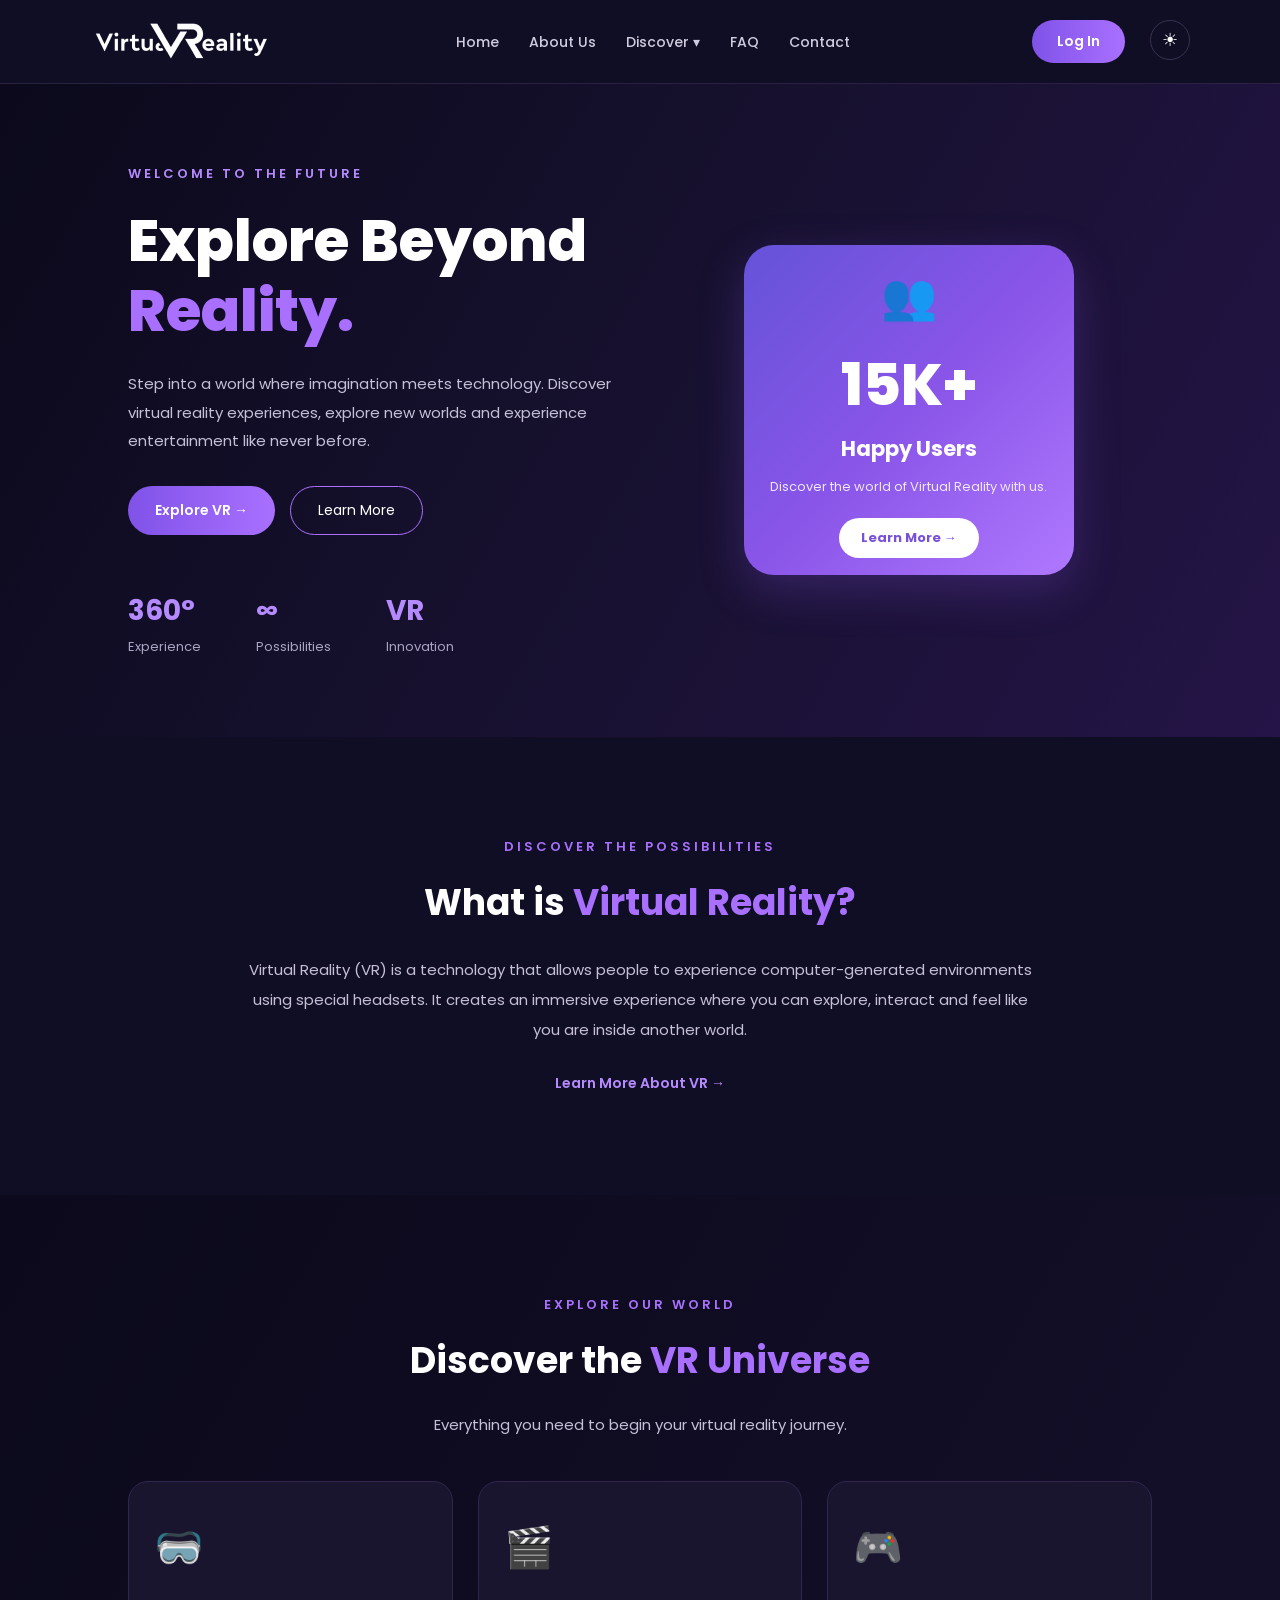
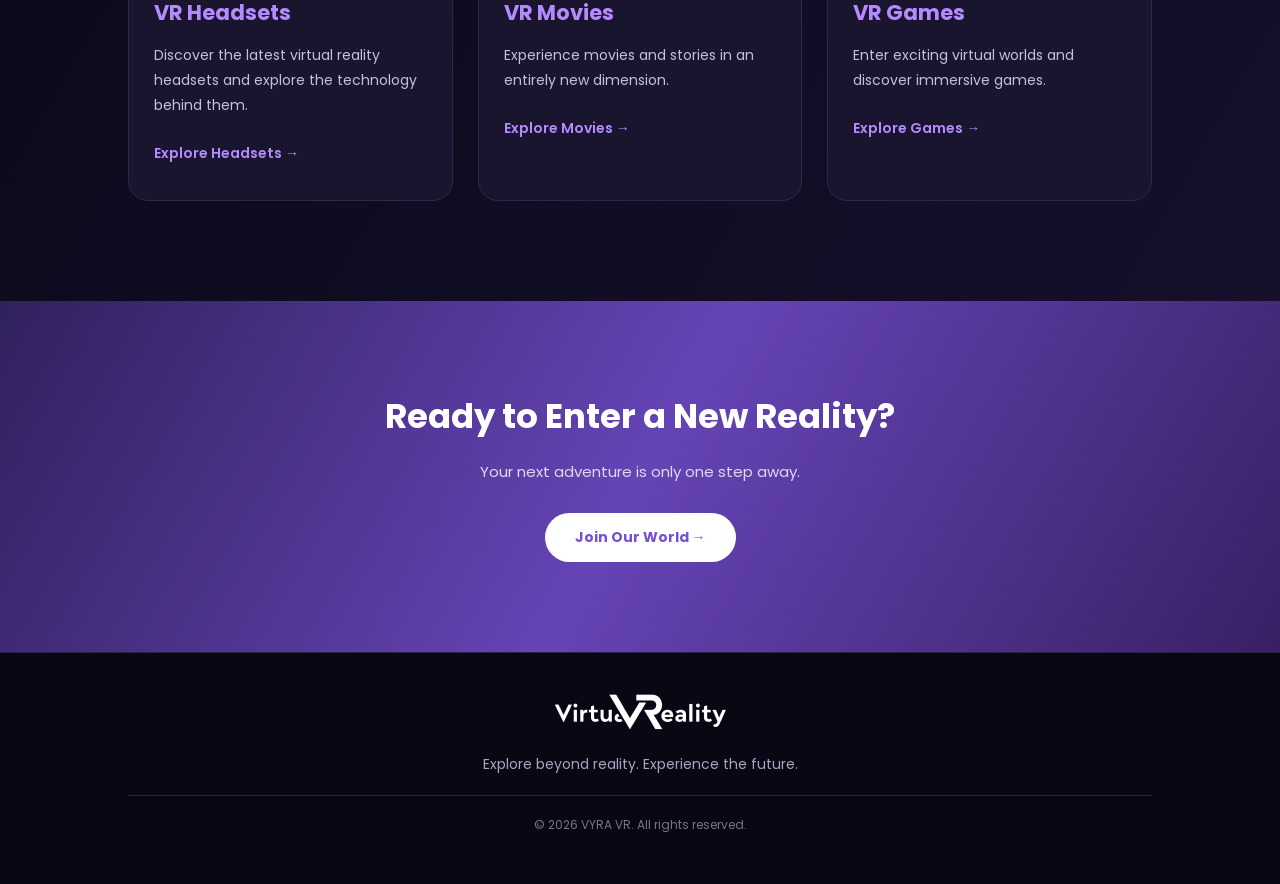
==== commit 1b4038f1: "Made some changes in file order" ====
--- a/index.html
+++ b/index.html
@@ -4,10 +4,11 @@
 <head>
     <meta charset="UTF-8">
     <meta name="viewport" content="width=device-width, initial-scale=1.0">
+    <meta name="author" content="Verona Idrizi">
 
     <title>VYRA VR | Explore Beyond Reality</title>
 
-    <link rel="stylesheet" href="style.css">
+    <link rel="stylesheet" href="/style.css">
 
     <link href="https://fonts.googleapis.com/css2?family=Poppins:wght@300;400;500;600;700;800&display=swap"
         rel="stylesheet">
@@ -20,18 +21,18 @@
 
         <nav class="navbar">
 
-             <button class="menu-icon" id="menuButton">☰</button>
+            <button class="menu-icon" id="menuButton">☰</button>
 
             <a href="index.html" class="logo">
                 <!-- Dark Mode Logo (shown by default in dark mode) -->
-                <img src="img/LogoDark.png" class="dark-logo" alt="VYRA VR">
+                <img src="/img/LogoDark.png" class="dark-logo" alt="VYRA VR">
                 <!-- Light Mode Logo (hidden by default, shown in light mode) -->
-                <img src="img/LogoLight.png" class="light-logo" alt="VYRA VR">
+                <img src="/img/LogoLight.png" class="light-logo" alt="VYRA VR">
             </a>
 
             <ul class="nav-links">
 
-                <li><a href="index.html" class="active">Home</a></li>
+                <li><a href="index.html">Home</a></li>
 
                 <li><a href="about.html">About Us</a></li>
 
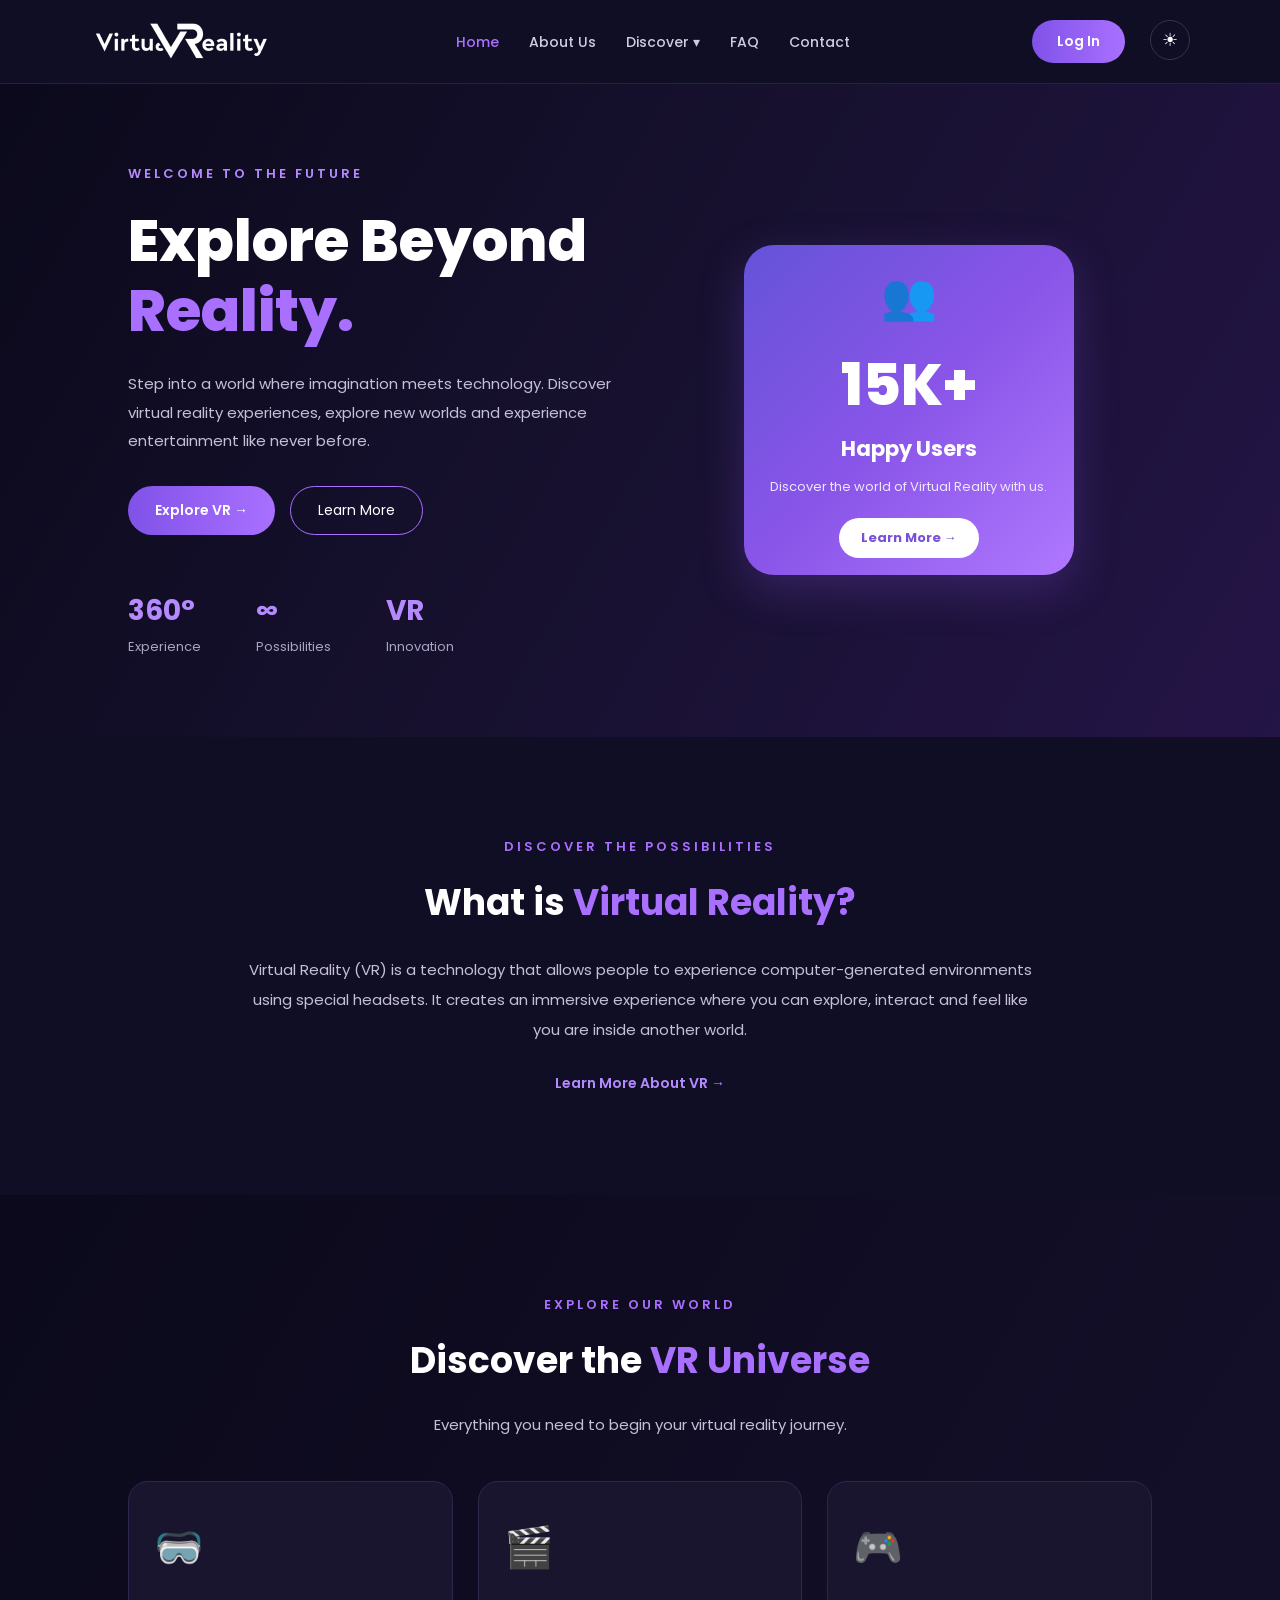
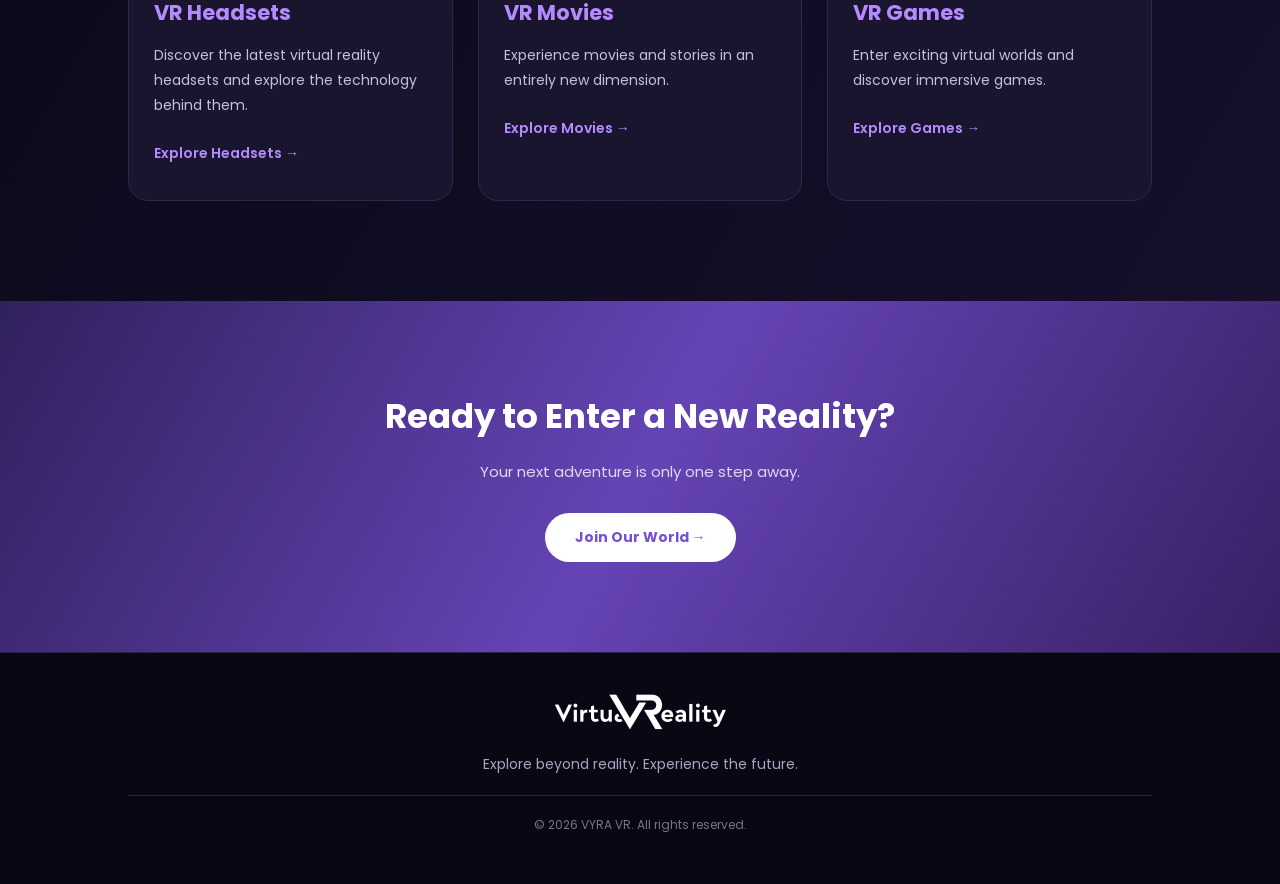
==== commit ecf7f685: "Split CSS and JS files for about, contact and register pages" ====
--- a/index.html
+++ b/index.html
@@ -8,7 +8,7 @@
 
     <title>VYRA VR | Explore Beyond Reality</title>
 
-    <link rel="stylesheet" href="/style.css">
+    <link rel="stylesheet" href="style.css">
 
     <link href="https://fonts.googleapis.com/css2?family=Poppins:wght@300;400;500;600;700;800&display=swap"
         rel="stylesheet">
@@ -25,35 +25,35 @@
 
             <a href="index.html" class="logo">
                 <!-- Dark Mode Logo (shown by default in dark mode) -->
-                <img src="/img/LogoDark.png" class="dark-logo" alt="VYRA VR">
+                <img src="img/LogoDark.png" class="dark-logo" alt="VYRA VR">
                 <!-- Light Mode Logo (hidden by default, shown in light mode) -->
-                <img src="/img/LogoLight.png" class="light-logo" alt="VYRA VR">
+                <img src="img/LogoLight.png" class="light-logo" alt="VYRA VR">
             </a>
 
             <ul class="nav-links">
 
-                <li><a href="index.html">Home</a></li>
-
-                <li><a href="about.html">About Us</a></li>
+                <li><a href="index.html" class="active">Home</a></li>
+
+                <li><a href="HTML/about.html">About Us</a></li>
 
                 <li class="dropdown">
                     <a href="#">Discover ▾</a>
 
                     <ul class="dropdown-menu">
-                        <li><a href="headsets.html">VR Headsets</a></li>
-                        <li><a href="movies.html">VR Movies</a></li>
-                        <li><a href="games.html">VR Games</a></li>
+                        <li><a href="HTML/headsets.html">VR Headsets</a></li>
+                        <li><a href="HTML/movies.html">VR Movies</a></li>
+                        <li><a href="HTML/games.html">VR Games</a></li>
                     </ul>
                 </li>
 
-                <li><a href="faq.html">FAQ</a></li>
-
-                <li><a href="contact.html">Contact</a></li>
+                <li><a href="HTML/faq.html">FAQ</a></li>
+
+                <li><a href="HTML/contact.html">Contact</a></li>
 
             </ul>
 
             <div class="nav-right">
-                <a href="login.html" class="login-btn">Log In</a>
+                <a href="HTML/login.html" class="login-btn">Log In</a>
                 <button id="themeButton">☀︎</button>
             </div>
 
@@ -86,11 +86,11 @@
 
                 <div class="hero-buttons">
 
-                    <a href="#discover" class="primary-btn">
+                    <a href="HTML/headsets.html" class="primary-btn">
                         Explore VR →
                     </a>
 
-                    <a href="#about" class="secondary-btn">
+                    <a href="HTML/about.html" class="secondary-btn">
                         Learn More
                     </a>
 
@@ -119,7 +119,7 @@
 
             <!-- Right Side - Users Card -->
             <div class="hero-right">
-                <a href="about.html" class="users-card">
+                <a href="HTML/about.html" class="users-card">
                     <div class="users-icon">👥</div>
                     <h2>15K+</h2>
                     <h3>Happy Users</h3>
@@ -146,7 +146,7 @@
                 inside another world.
             </p>
 
-            <a href="about.html" class="text-link">
+            <a href="HTML/about.html" class="text-link">
                 Learn More About VR →
             </a>
 
@@ -178,7 +178,7 @@
                         and explore the technology behind them.
                     </p>
 
-                    <a href="headsets.html">Explore Headsets →</a>
+                    <a href="HTML/headsets.html">Explore Headsets →</a>
 
                 </article>
 
@@ -194,7 +194,7 @@
                         new dimension.
                     </p>
 
-                    <a href="movies.html">Explore Movies →</a>
+                    <a href="HTML/movies.html">Explore Movies →</a>
 
                 </article>
 
@@ -210,7 +210,7 @@
                         immersive games.
                     </p>
 
-                    <a href="games.html">Explore Games →</a>
+                    <a href="HTML/games.html">Explore Games →</a>
 
                 </article>
 
@@ -226,7 +226,7 @@
 
             <p>Your next adventure is only one step away.</p>
 
-            <a href="register.html" class="final-btn">
+            <a href="HTML/register.html" class="final-btn">
                 Join Our World →
             </a>
 
@@ -238,7 +238,7 @@
     <!-- FOOTER -->
     <footer>
 
-        <a href="index.html" class="logo">
+        <a href="HTML/index.html" class="logo">
             <img src="img/LogoDark.png" class="dark-logo" alt="VYRA VR">
             <img src="img/LogoLight.png" class="light-logo" alt="VYRA VR">
         </a>
